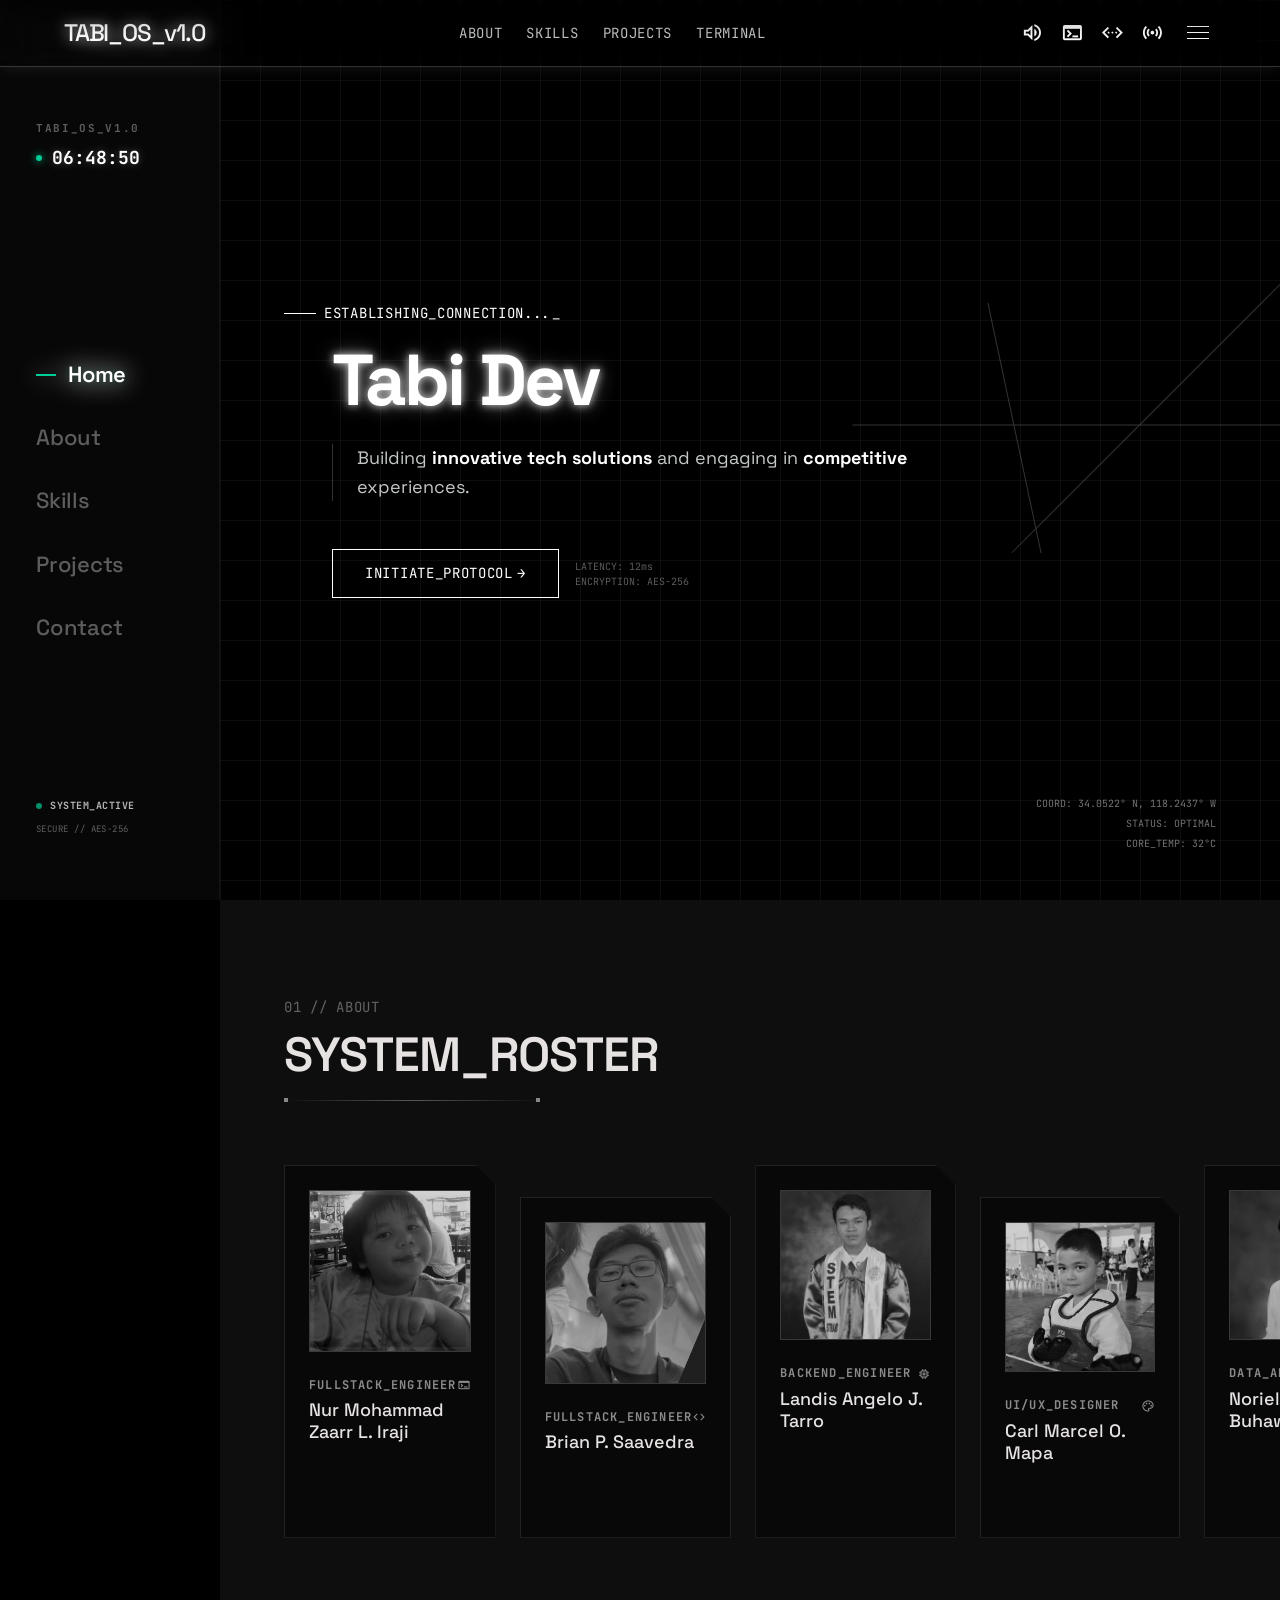
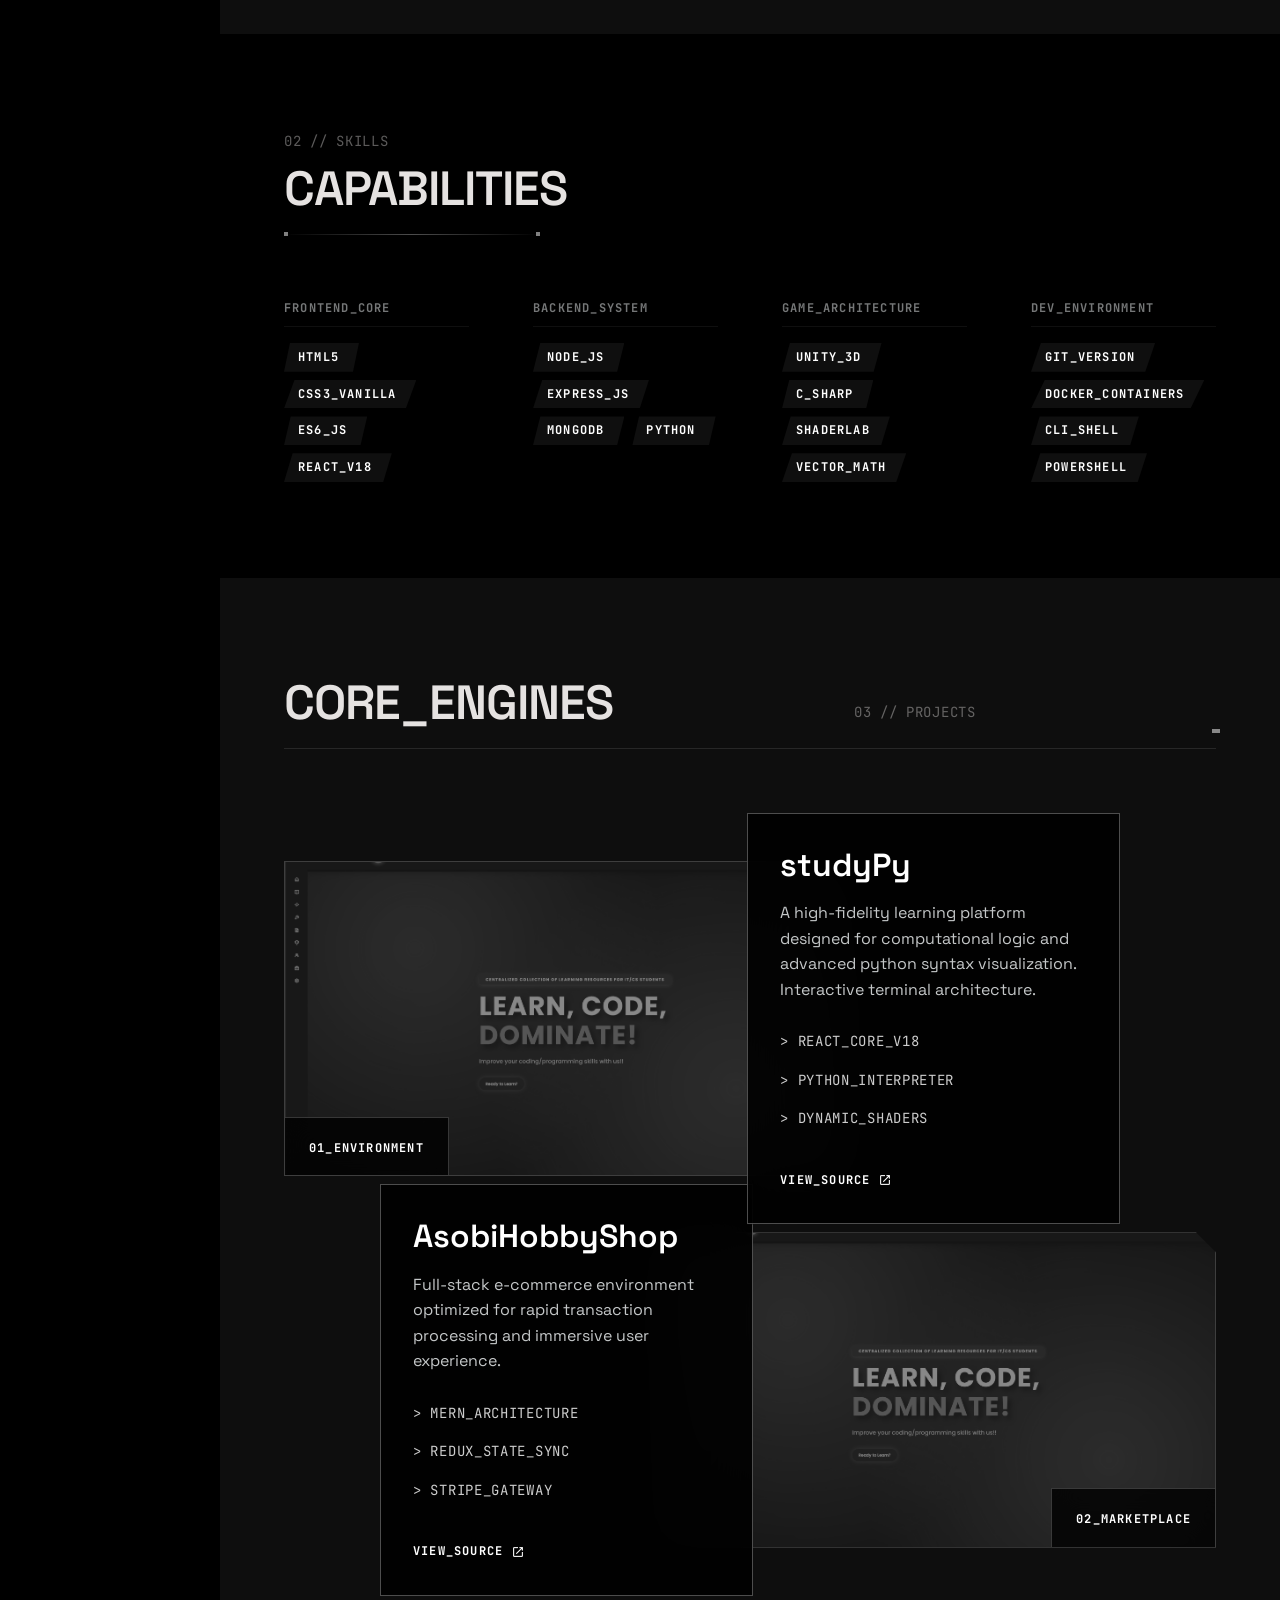
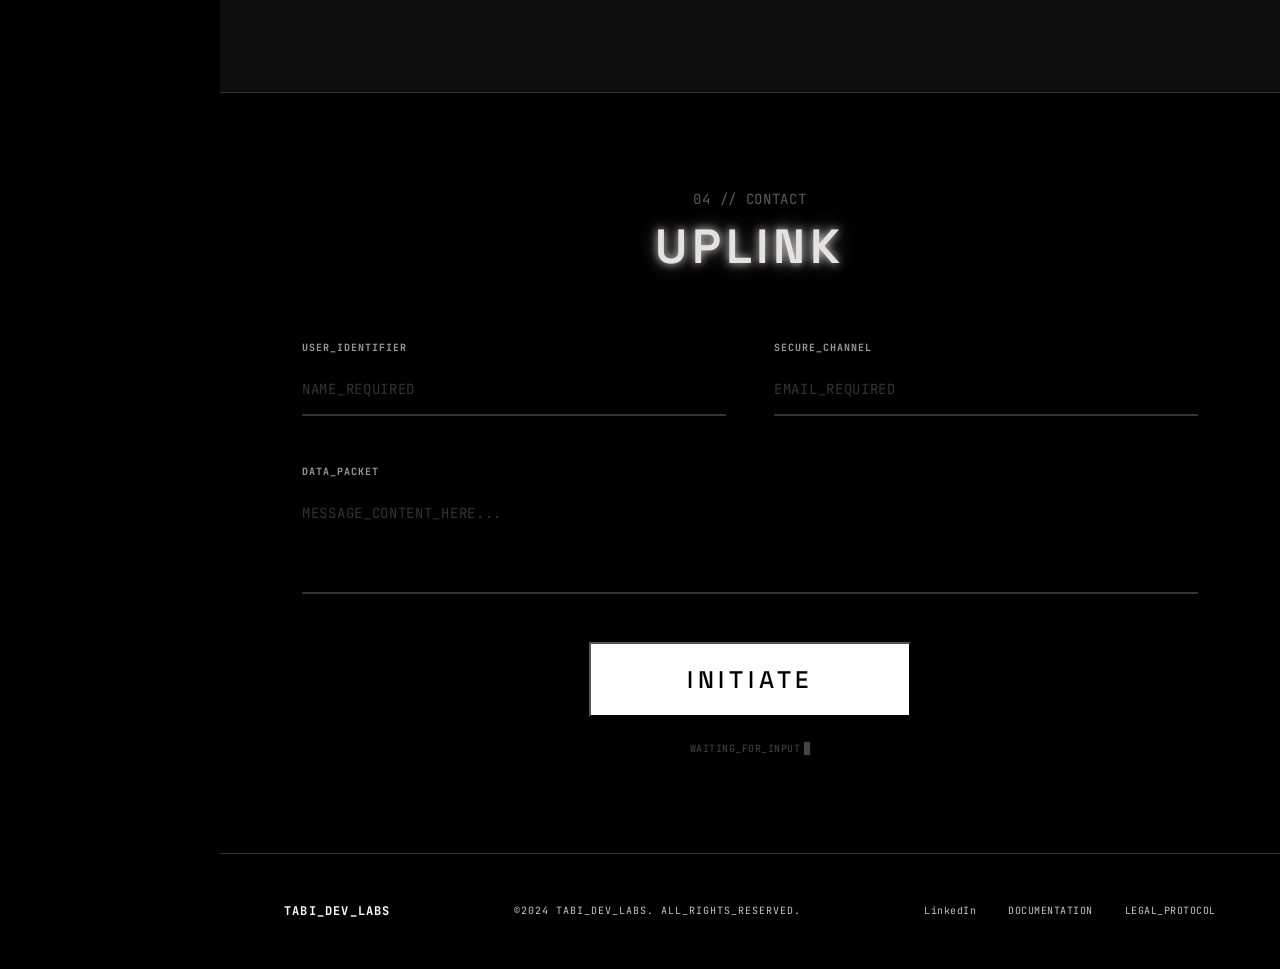
==== index.html @ a6620f2b "Push the entire codebase" ====
<!DOCTYPE html>
<html class="dark" lang="en">
<head>
  <meta charset="utf-8"/>
  <meta content="width=device-width, initial-scale=1.0" name="viewport"/>
  <title>TABI_OS_v1.0 | PORTFOLIO</title>
  <meta name="description" content="TABI_OS_v1.0 - Digital Portfolio & Command Center. High-fidelity web solutions and immersive game development."/>
  <meta property="og:title" content="TABI_OS_v1.0 | PORTFOLIO"/>
  <meta property="og:description" content="Digital Portfolio & Command Center. High-fidelity web solutions and immersive game development."/>
  <meta property="og:type" content="website"/>
  <meta property="og:image" content="screen.png"/>
  <link href="https://fonts.googleapis.com/css2?family=Space+Grotesk:wght@300;400;500;600;700&family=JetBrains+Mono:wght@400;700&display=swap" rel="stylesheet"/>
  <link href="https://fonts.googleapis.com/css2?family=Material+Symbols+Outlined:wght,FILL@100..700,0..1&display=swap" rel="stylesheet"/>
  <link rel="stylesheet" href="styles.css"/>
  <script type="module" src="main.js"></script>
</head>
<body>

<!-- TOP NAVIGATION BAR -->
<nav class="nav-bar" aria-label="Primary navigation">
  <div class="nav-logo">TABI_OS_v1.0</div>

  <div class="nav-links">
    <a class="nav-link" href="#team">ABOUT</a>
    <a class="nav-link" href="#capabilities">SKILLS</a>
    <a class="nav-link" href="#projects">PROJECTS</a>
    <a class="nav-link" href="#contact">TERMINAL</a>
  </div>

  <div class="nav-right">
    <div class="nav-icons">
      <span class="material-symbols-outlined nav-icon volume-toggle-btn" role="button" aria-label="Toggle Audio Feedback" tabindex="0">volume_up</span>
      <span class="material-symbols-outlined nav-icon toggle-console-btn" role="button" aria-label="Toggle System Console" tabindex="0">terminal</span>
      <span class="material-symbols-outlined nav-icon" role="img" aria-label="Network settings">settings_ethernet</span>
      <span class="material-symbols-outlined nav-icon" role="img" aria-label="Signal status">sensors</span>
    </div>
    <button class="nav-hamburger" aria-label="Toggle navigation menu" aria-expanded="false" aria-controls="mobile-nav">
      <span class="hamburger-line"></span>
      <span class="hamburger-line"></span>
      <span class="hamburger-line"></span>
    </button>
  </div>
</nav>

<!-- SIDE NAVIGATION BAR (Desktop Only) -->
<aside class="side-nav" aria-label="Section navigation">
  <!-- Live Timer / System Clock at the top -->
  <div class="side-nav-clock">
    <div class="clock-title">TABI_OS_v1.0</div>
    <div class="clock-time">
      <span class="clock-indicator"></span>
      <span id="system-clock">00:00:00</span>
    </div>
  </div>

  <nav class="side-nav-items">
    <a class="side-nav-item side-nav-item--active" href="#hero">Home</a>
    <a class="side-nav-item" href="#team">About</a>
    <a class="side-nav-item" href="#capabilities">Skills</a>
    <a class="side-nav-item" href="#projects">Projects</a>
    <a class="side-nav-item" href="#contact">Contact</a>
  </nav>

  <!-- Cyberpunk telemetry at the bottom -->
  <div class="side-nav-footer">
    <div class="side-nav-status-group">
      <span class="status-dot"></span>
      <span class="status-text">SYSTEM_ACTIVE</span>
    </div>
    <div class="side-nav-meta">
      <span class="side-nav-meta-text">SECURE // AES-256</span>
    </div>
  </div>
</aside>

<main class="site-main">

  <!-- HERO SECTION -->
  <section class="hero-section grid-lines" id="hero" aria-label="Introduction">
    <div class="hero-scanlines" aria-hidden="true"></div>

    <!-- Decorative diagonal lines -->
    <div class="hero-decorator" aria-hidden="true">
      <div class="hero-deco-line"></div>
      <div class="hero-deco-line"></div>
      <div class="hero-deco-line"></div>
    </div>

    <div class="hero-content" data-animate>
      <div class="hero-label">
        <span class="hero-label-line" aria-hidden="true"></span>
        <span class="underscore-blink">ESTABLISHING_CONNECTION...</span>
      </div>

      <h1 class="hero-title" id="hero-title" aria-label="Tabi Dev"></h1>

      <p class="hero-body">
        Building <strong>innovative tech solutions</strong> and engaging in <strong>competitive</strong> experiences</strong>.
      </p>

      <div class="hero-cta-row">
        <a class="hero-cta-btn" href="#contact">
          INITIATE_PROTOCOL
          <span class="hero-cta-arrow" aria-hidden="true">→</span>
        </a>
        <div class="hero-cta-meta" aria-hidden="true">
          LATENCY: 12ms<br/>ENCRYPTION: AES-256
        </div>
      </div>
    </div>

    <!-- Bottom-right coordinates -->
    <div class="hero-coords" aria-hidden="true">
      <div class="hero-coords-inner">
        <div>COORD: 34.0522° N, 118.2437° W</div>
        <div>STATUS: OPTIMAL</div>
        <div>CORE_TEMP: 32°C</div>
      </div>
    </div>

  </section>

  <!-- TEAM SECTION -->
  <section class="team-section" id="team" aria-label="Team">

    <div class="team-header" data-animate>
      <div class="team-counter" aria-hidden="true">01 // ABOUT</div>
      <h2 class="team-title">SYSTEM_ROSTER</h2>
      <div class="team-divider" aria-hidden="true"></div>
    </div>

    <div class="team-grid" data-animate-stagger>

      <!-- Member 1 -->
      <div class="team-member-wrap">
        <div class="team-member">
          <div class="team-member-photo">
            <img
              alt="Lead Developer"
              data-alt="A stark, high-contrast black and white portrait of a lead software architect in a minimalist tech-wear outfit. The person is looking directly at the camera with an intense, professional expression. Sharp directional lighting creates deep shadows and bright highlights, emphasizing a sense of technical authority and precision in a high-end digital environment."
              src="assets/meeko.jpg"
            />
            <div class="team-member-photo-border" aria-hidden="true"></div>
          </div>
          <div class="team-member__role-row">
            <span class="team-member__role">FULLSTACK_ENGINEER</span>
            <span class="material-symbols-outlined team-role-icon">terminal</span>
          </div>
          <div class="team-member__name">Nur Mohammad Zaarr L. Iraji</div>
          <div class="team-member__footer">
            <span class="team-member__id">ID: 001_TABI</span>
            <div class="team-member__socials">
              <a class="team-member__social-link" href="#" target="_blank" aria-label="LinkedIn">
                <svg xmlns="http://www.w3.org/2000/svg" viewBox="0 0 24 24" fill="currentColor" width="14" height="14" style="vertical-align: middle;">
                  <path d="M19 0h-14c-2.761 0-5 2.239-5 5v14c0 2.761 2.239 5 5 5h14c2.762 0 5-2.239 5-5v-14c0-2.761-2.238-5-5-5zm-11 19h-3v-11h3v11zm-1.5-12.268c-.966 0-1.75-.779-1.75-1.75s.784-1.75 1.75-1.75 1.75.779 1.75 1.75-.784 1.75-1.75 1.75zm13.5 12.268h-3v-5.604c0-3.368-4-3.113-4 0v5.604h-3v-11h3v1.765c1.396-2.586 7-2.777 7 2.476v6.759z"/>
                </svg>
              </a>
              <button class="team-member__more-btn" data-member-id="001_TABI">ACCESS_BIO</button>
            </div>
          </div>
        </div>
      </div>

      <!-- Member 2 -->
      <div class="team-member-wrap">
        <div class="team-member">
          <div class="team-member-photo">
            <img
              alt="MERN Stack Developer"
              data-alt="A monochromatic, high-fidelity close-up portrait of a MERN stack developer in a dark studio. The lighting is low-key, focusing on the sharp features and professional attire. The background is pure black, and the overall mood is technical, focused, and advanced, fitting the high-end Tabi Dev brand identity."
              src="assets/brian.jpg"
            />
          </div>
          <div class="team-member__role-row">
            <span class="team-member__role">FULLSTACK_ENGINEER</span>
            <span class="material-symbols-outlined team-role-icon">code</span>
          </div>
          <div class="team-member__name">Brian P. Saavedra</div>
          <div class="team-member__footer">
            <span class="team-member__id">ID: 002_TABI</span>
            <div class="team-member__socials">
              <a class="team-member__social-link" href="#" target="_blank" aria-label="LinkedIn">
                <svg xmlns="http://www.w3.org/2000/svg" viewBox="0 0 24 24" fill="currentColor" width="14" height="14" style="vertical-align: middle;">
                  <path d="M19 0h-14c-2.761 0-5 2.239-5 5v14c0 2.761 2.239 5 5 5h14c2.762 0 5-2.239 5-5v-14c0-2.761-2.238-5-5-5zm-11 19h-3v-11h3v11zm-1.5-12.268c-.966 0-1.75-.779-1.75-1.75s.784-1.75 1.75-1.75 1.75.779 1.75 1.75-.784 1.75-1.75 1.75zm13.5 12.268h-3v-5.604c0-3.368-4-3.113-4 0v5.604h-3v-11h3v1.765c1.396-2.586 7-2.777 7 2.476v6.759z"/>
                </svg>
              </a>
              <button class="team-member__more-btn" data-member-id="002_TABI">ACCESS_BIO</button>
            </div>
          </div>
        </div>
      </div>

      <!-- Member 3 -->
      <div class="team-member-wrap">
        <div class="team-member">
          <div class="team-member-photo">
            <img
              alt="Backend Engineer"
              data-alt="A dramatic black and white portrait of a backend engineer against a minimalist geometric background. The lighting is harsh and artistic, highlighting the profile of the person and creating a sophisticated, high-performance look. The aesthetic is clean, technical, and perfectly aligned with a luxury tech startup brand."
              src="assets/lance.jpg"
            />
          </div>
          <div class="team-member__role-row">
            <span class="team-member__role">BACKEND_ENGINEER</span>
            <span class="material-symbols-outlined team-role-icon">memory</span>
          </div>
          <div class="team-member__name">Landis Angelo J. Tarro</div>
          <div class="team-member__footer">
            <span class="team-member__id">ID: 003_TABI</span>
            <div class="team-member__socials">
              <a class="team-member__social-link" href="#" target="_blank" aria-label="LinkedIn">
                <svg xmlns="http://www.w3.org/2000/svg" viewBox="0 0 24 24" fill="currentColor" width="14" height="14" style="vertical-align: middle;">
                  <path d="M19 0h-14c-2.761 0-5 2.239-5 5v14c0 2.761 2.239 5 5 5h14c2.762 0 5-2.239 5-5v-14c0-2.761-2.238-5-5-5zm-11 19h-3v-11h3v11zm-1.5-12.268c-.966 0-1.75-.779-1.75-1.75s.784-1.75 1.75-1.75 1.75.779 1.75 1.75-.784 1.75-1.75 1.75zm13.5 12.268h-3v-5.604c0-3.368-4-3.113-4 0v5.604h-3v-11h3v1.765c1.396-2.586 7-2.777 7 2.476v6.759z"/>
                </svg>
              </a>
              <button class="team-member__more-btn" data-member-id="003_TABI">ACCESS_BIO</button>
            </div>
          </div>
        </div>
      </div>

      <!-- Member 4 -->
      <div class="team-member-wrap">
        <div class="team-member">
          <div class="team-member-photo">
            <img
              alt="Frontend / UI Designer"
              data-alt="A professional, monochromatic portrait of a UI/UX designer. The lighting is soft but high-contrast, illuminating the face while keeping the background in total darkness. The style is modern, sleek, and high-end, representing a focus on visual precision and user interface excellence."
              src="assets/carl.jpg"
            />
          </div>
          <div class="team-member__role-row">
            <span class="team-member__role">UI/UX_DESIGNER</span>
            <span class="material-symbols-outlined team-role-icon">palette</span>
          </div>
          <div class="team-member__name">Carl Marcel O. Mapa</div>
          <div class="team-member__footer">
            <span class="team-member__id">ID: 004_TABI</span>
            <div class="team-member__socials">
              <a class="team-member__social-link" href="#" target="_blank" aria-label="LinkedIn">
                <svg xmlns="http://www.w3.org/2000/svg" viewBox="0 0 24 24" fill="currentColor" width="14" height="14" style="vertical-align: middle;">
                  <path d="M19 0h-14c-2.761 0-5 2.239-5 5v14c0 2.761 2.239 5 5 5h14c2.762 0 5-2.239 5-5v-14c0-2.761-2.238-5-5-5zm-11 19h-3v-11h3v11zm-1.5-12.268c-.966 0-1.75-.779-1.75-1.75s.784-1.75 1.75-1.75 1.75.779 1.75 1.75-.784 1.75-1.75 1.75zm13.5 12.268h-3v-5.604c0-3.368-4-3.113-4 0v5.604h-3v-11h3v1.765c1.396-2.586 7-2.777 7 2.476v6.759z"/>
                </svg>
              </a>
              <button class="team-member__more-btn" data-member-id="004_TABI">ACCESS_BIO</button>
            </div>
          </div>
        </div>
      </div>

      <!-- Member 5 -->
      <div class="team-member-wrap">
        <div class="team-member">
          <div class="team-member-photo">
            <img
              alt="Game Designer"
              data-alt="A stylized black and white portrait of a game designer. The image is high-contrast with glowing reflections in the eyes, suggesting a digital interface just out of frame. The mood is creative yet technical, embodying the spirit of high-end game development at Tabi Dev Labs."
              src="assets/nori.jpg"
            />
          </div>
          <div class="team-member__role-row">
            <span class="team-member__role">DATA_ANALYST</span>
            <span class="material-symbols-outlined team-role-icon">query_stats</span>
          </div>
          <div class="team-member__name">Norielle John Buhawe</div>
          <div class="team-member__footer">
            <span class="team-member__id">ID: 005_TABI</span>
            <div class="team-member__socials">
              <a class="team-member__social-link" href="#" target="_blank" aria-label="LinkedIn">
                <svg xmlns="http://www.w3.org/2000/svg" viewBox="0 0 24 24" fill="currentColor" width="14" height="14" style="vertical-align: middle;">
                  <path d="M19 0h-14c-2.761 0-5 2.239-5 5v14c0 2.761 2.239 5 5 5h14c2.762 0 5-2.239 5-5v-14c0-2.761-2.238-5-5-5zm-11 19h-3v-11h3v11zm-1.5-12.268c-.966 0-1.75-.779-1.75-1.75s.784-1.75 1.75-1.75 1.75.779 1.75 1.75-.784 1.75-1.75 1.75zm13.5 12.268h-3v-5.604c0-3.368-4-3.113-4 0v5.604h-3v-11h3v1.765c1.396-2.586 7-2.777 7 2.476v6.759z"/>
                </svg>
              </a>
              <button class="team-member__more-btn" data-member-id="005_TABI">ACCESS_BIO</button>
            </div>
          </div>
        </div>
      </div>

    </div>
  </section>

  <!-- CAPABILITIES SECTION -->
  <section class="capabilities-section" id="capabilities" aria-label="Capabilities" data-animate>
    <div class="capabilities-header">
      <div class="capabilities-counter" aria-hidden="true">02 // SKILLS</div>
      <h2 class="capabilities-title">CAPABILITIES</h2>
      <div class="capabilities-divider" aria-hidden="true"></div>
    </div>

    <div class="capabilities-grid" data-animate-stagger>
      <!-- Frontend Core -->
      <div class="skill-group">
        <div class="skill-group-label">FRONTEND_CORE</div>
        <div class="skill-badges">
          <span class="skill-badge">HTML5</span>
          <span class="skill-badge">CSS3_VANILLA</span>
          <span class="skill-badge">ES6_JS</span>
          <span class="skill-badge">REACT_V18</span>
        </div>
      </div>

      <!-- Backend System -->
      <div class="skill-group">
        <div class="skill-group-label">BACKEND_SYSTEM</div>
        <div class="skill-badges">
          <span class="skill-badge">NODE_JS</span>
          <span class="skill-badge">EXPRESS_JS</span>
          <span class="skill-badge">MONGODB</span>
          <span class="skill-badge">PYTHON</span>
        </div>
      </div>

      <!-- Game Architecture -->
      <div class="skill-group">
        <div class="skill-group-label">GAME_ARCHITECTURE</div>
        <div class="skill-badges">
          <span class="skill-badge">UNITY_3D</span>
          <span class="skill-badge">C_SHARP</span>
          <span class="skill-badge">SHADERLAB</span>
          <span class="skill-badge">VECTOR_MATH</span>
        </div>
      </div>

      <!-- Dev Environment -->
      <div class="skill-group">
        <div class="skill-group-label">DEV_ENVIRONMENT</div>
        <div class="skill-badges">
          <span class="skill-badge">GIT_VERSION</span>
          <span class="skill-badge">DOCKER_CONTAINERS</span>
          <span class="skill-badge">CLI_SHELL</span>
          <span class="skill-badge">POWERSHELL</span>
        </div>
      </div>
    </div>
  </section>

  <!-- PROJECTS SECTION -->
  <section class="projects-section" id="projects" aria-label="Projects">

    <div class="projects-header" data-animate>
      <h2 class="projects-title">CORE_ENGINES</h2>
      <div class="projects-counter" aria-hidden="true">03 // PROJECTS</div>
      <div class="projects-divider-line tech-line-h" aria-hidden="true"></div>
    </div>

    <div class="project-pair">

      <!-- Project 1: studyPy -->
      <div class="project-row" data-animate>
        <div class="project-image-wrap">
          <div class="project-image-overlay" aria-hidden="true"></div>
          <img
            alt="studyPy Project"
            class="project-img"
            data-alt="A professional, monochromatic image of a clean, high-tech computer terminal screen displaying complex python code structures. The lighting is cold and clinical, with sharp white highlights reflecting off dark polished glass surfaces. The aesthetic is strictly black and white, minimal, and high-performance, representing a learning environment for advanced software engineering."
            src="assets/studypy.png"
          />
          <div class="project-image-tag project-image-tag--left">
            <span class="project-image-tag-text">01_ENVIRONMENT</span>
          </div>
        </div>

        <div class="project-card">
          <h3 class="project-card__title">studyPy</h3>
          <p class="project-card__body">
            A high-fidelity learning platform designed for computational logic and advanced python syntax visualization. Interactive terminal architecture.
          </p>
          <ul class="project-card__stack" aria-label="Technologies">
            <li>&gt; REACT_CORE_V18</li>
            <li>&gt; PYTHON_INTERPRETER</li>
            <li>&gt; DYNAMIC_SHADERS</li>
          </ul>
          <a class="project-card__link" href="#">
            VIEW_SOURCE
            <span class="material-symbols-outlined" style="font-size: 14px;" aria-hidden="true">open_in_new</span>
          </a>
        </div>
      </div>

      <!-- Project 2: AsobiHobbyShop -->
      <div class="project-row project-row--reverse" data-animate>
        <div class="project-image-wrap">
          <div class="project-image-overlay" aria-hidden="true"></div>
          <img
            alt="AsobiHobbyShop Project"
            class="project-img"
            data-alt="A cinematic, black and white overhead shot of a futuristic retail environment filled with mechanical hobbyist components and glowing tech interfaces. The scene is illuminated by sharp, localized spotlights creating dramatic shadows. The aesthetic is monochromatic and industrial, emphasizing a full-stack digital marketplace experience for high-end gaming hardware."
            src="assets/studypy.png"
          />
          <div class="project-image-tag project-image-tag--right">
            <span class="project-image-tag-text">02_MARKETPLACE</span>
          </div>
        </div>

        <div class="project-card">
          <h3 class="project-card__title">AsobiHobbyShop</h3>
          <p class="project-card__body">
            Full-stack e-commerce environment optimized for rapid transaction processing and immersive user experience.
          </p>
          <ul class="project-card__stack" aria-label="Technologies">
            <li>&gt; MERN_ARCHITECTURE</li>
            <li>&gt; REDUX_STATE_SYNC</li>
            <li>&gt; STRIPE_GATEWAY</li>
          </ul>
          <a class="project-card__link" href="#">
            VIEW_SOURCE
            <span class="material-symbols-outlined" style="font-size: 14px;" aria-hidden="true">open_in_new</span>
          </a>
        </div>
      </div>

    </div>
  </section>

  <!-- CONTACT SECTION -->
  <section class="contact-section" id="contact" aria-label="Contact">
    <div class="contact-top-border" aria-hidden="true"></div>

    <div class="contact-inner" data-animate>
      <div class="contact-header">
        <div class="contact-counter" aria-hidden="true">04 // CONTACT</div>
        <h2 class="contact-title">UPLINK</h2>
      </div>

      <form class="contact-form" action="https://formspree.io/f/mqeovpay" method="POST" novalidate>
        <div class="form-row">
          <div class="form-field">
            <label class="form-label" for="user-name">USER_IDENTIFIER</label>
            <input
              class="form-input"
              id="user-name"
              name="name"
              placeholder="NAME_REQUIRED"
              type="text"
              autocomplete="name"
            />
          </div>
          <div class="form-field">
            <label class="form-label" for="user-email">SECURE_CHANNEL</label>
            <input
              class="form-input"
              id="user-email"
              name="email"
              placeholder="EMAIL_REQUIRED"
              type="email"
              autocomplete="email"
            />
          </div>
        </div>

        <div class="form-field">
          <label class="form-label" for="user-message">DATA_PACKET</label>
          <textarea
            class="form-textarea"
            id="user-message"
            name="message"
            placeholder="MESSAGE_CONTENT_HERE..."
            rows="4"
          ></textarea>
        </div>

        <div class="form-submit-wrap">
          <button class="submit-btn" type="submit">
            <span class="submit-btn-text">INITIATE</span>
            <div class="submit-btn-overlay" aria-hidden="true"></div>
          </button>
          <div class="form-status cursor-blink" aria-live="polite">WAITING_FOR_INPUT</div>
        </div>
      </form>
    </div>
  </section>

  <!-- FOOTER -->
  <footer class="site-footer">
    <div class="footer-brand">TABI_DEV_LABS</div>
    <div class="footer-copy">©2024 TABI_DEV_LABS. ALL_RIGHTS_RESERVED.</div>
    <nav class="footer-links" aria-label="Footer links">
      <a class="footer-link" href="#">LinkedIn</a>
      <a class="footer-link" href="#">DOCUMENTATION</a>
      <a class="footer-link" href="#">LEGAL_PROTOCOL</a>
    </nav>
  </footer>

</main>

<!-- MOBILE NAVIGATION OVERLAY -->
<div class="mobile-nav-overlay" id="mobile-nav" aria-hidden="true" role="dialog" aria-modal="true" aria-label="Navigation menu">
  <button class="mobile-nav-close" aria-label="Close navigation menu">✕</button>
  <nav class="mobile-nav-links">
    <a class="mobile-nav-link" href="#hero">HOME</a>
    <a class="mobile-nav-link" href="#team">ABOUT</a>
    <a class="mobile-nav-link" href="#capabilities">SKILLS</a>
    <a class="mobile-nav-link" href="#projects">PROJECTS</a>
    <a class="mobile-nav-link" href="#contact">CONTACT</a>
    <a class="mobile-nav-link toggle-console-btn" href="#">CLI_CONSOLE</a>
  </nav>
  <div class="mobile-nav-footer">SYSTEM_SECURE_v1.0</div>
</div>

<!-- SYSTEM CONSOLE / CLI DRAWER -->
<div class="cli-drawer" id="cli-console" aria-hidden="true" role="dialog" aria-label="System Console">
  <div class="cli-header">
    <div class="cli-title">
      <span class="material-symbols-outlined" style="font-size: 14px; color: #ffffff;">terminal</span>
      TABI_CLI_v1.0
    </div>
    <div class="cli-header-actions">
      <span class="cli-hint">PRESS ` [BACKTICK] TO TOGGLE</span>
      <button class="cli-close-btn" aria-label="Close Console">✕</button>
    </div>
  </div>
  <div class="cli-output" id="cli-output-log"></div>
  <form class="cli-input-form">
    <span class="cli-prompt">TABI_OS:&gt;</span>
    <input type="text" class="cli-input" id="cli-command-input" autocomplete="off" />
  </form>
</div>

<!-- BIO DETAILS MODAL -->
<div class="bio-modal" id="bio-modal" aria-hidden="true" role="dialog" aria-modal="true" aria-label="Developer Profile">
  <div class="bio-modal-content">
    <div class="bio-modal-header">
      <div class="bio-modal-title" id="bio-modal-title">BIO_TELEMETRY // ID: 001_TABI</div>
      <button class="bio-modal-close" id="bio-modal-close-btn" aria-label="Close Profile">✕</button>
    </div>
    <div class="bio-modal-body">
      <div class="bio-modal-row">
        <span class="label">IDENTIFIER</span>
        <span class="value" id="bio-val-name">Nur Mohammad Zaarr L. Iraji</span>
      </div>
      <div class="bio-modal-row">
        <span class="label">ROLE_ASSIGNMENT</span>
        <span class="value" id="bio-val-role" style="color: #00cc96;">FULLSTACK_ENGINEER</span>
      </div>
      <div class="bio-modal-row">
        <span class="label">CORE_DESCRIPTION</span>
        <div class="bio-modal-description" id="bio-val-desc">
          Specialized in structuring high-performance architectures, complex backend logic, and scalable full-stack web platforms. Core developer of TABI_OS.
        </div>
      </div>
      <div class="bio-modal-row">
        <span class="label">SECURE_COMM_CHANNELS</span>
        <div class="bio-modal-links">
          <a class="bio-link" id="bio-link-github" href="#" target="_blank">
            <span class="material-symbols-outlined" style="font-size: 14px; vertical-align: middle;">code</span>
            GITHUB
          </a>
          <a class="bio-link" id="bio-link-linkedin" href="#" target="_blank">
            <svg xmlns="http://www.w3.org/2000/svg" viewBox="0 0 24 24" fill="currentColor" width="12" height="12" style="vertical-align: middle; margin-right: 2px;">
              <path d="M19 0h-14c-2.761 0-5 2.239-5 5v14c0 2.761 2.239 5 5 5h14c2.762 0 5-2.239 5-5v-14c0-2.761-2.238-5-5-5zm-11 19h-3v-11h3v11zm-1.5-12.268c-.966 0-1.75-.779-1.75-1.75s.784-1.75 1.75-1.75 1.75.779 1.75 1.75-.784 1.75-1.75 1.75zm13.5 12.268h-3v-5.604c0-3.368-4-3.113-4 0v5.604h-3v-11h3v1.765c1.396-2.586 7-2.777 7 2.476v6.759z"/>
            </svg>
            LINKEDIN
          </a>
          <a class="bio-link" id="bio-link-gmail" href="#">
            <span class="material-symbols-outlined" style="font-size: 14px; vertical-align: middle;">mail</span>
            GMAIL
          </a>
        </div>
      </div>
      <div style="font-family: var(--font-mono); font-size: 11px; opacity: 0.3; margin-top: 24px;" class="cursor-blink">
        UPLINK_SECURE_ONLINE
      </div>
    </div>
  </div>
</div>

<!-- PROJECT DETAILS MODAL -->
<div class="project-modal" id="project-modal" aria-hidden="true" role="dialog" aria-modal="true" aria-label="Project Details">
  <div class="project-modal-content">
    <div class="project-modal-header">
      <div class="project-modal-title" id="project-modal-title">PROJECT_INTEGRITY // ENGINE_01</div>
      <button class="project-modal-close" id="project-modal-close-btn" aria-label="Close Project Details">✕</button>
    </div>
    <div class="project-modal-body">
      <div class="project-modal-row">
        <span class="label">PROJECT_NAME</span>
        <span class="value" id="project-val-name">studyPy</span>
      </div>
      <div class="project-modal-row">
        <span class="label">TECHNOLOGY_STACK</span>
        <span class="value" id="project-val-tech" style="font-size: 14px; font-family: var(--font-mono); color: #00cc96;">REACT_CORE_V18, PYTHON_INTERPRETER, DYNAMIC_SHADERS</span>
      </div>
      <div class="project-modal-row">
        <span class="label">CONTRIBUTORS</span>
        <span class="value" id="project-val-contributors" style="font-size: 14px; font-family: var(--font-display);">Nur Mohammad Zaarr L. Iraji, Carl Marcel O. Mapa</span>
      </div>
      <div class="project-modal-row">
        <span class="label">PROJECT_DESCRIPTION</span>
        <div class="project-modal-description" id="project-val-desc">
          A high-fidelity computational learning environment developed to visualize Python data structures, execution pipelines, and lexical tokenization.
        </div>
      </div>
      <div class="project-modal-row">
        <span class="label">DEPLOYS_&amp;_SOURCE</span>
        <div class="project-modal-links">
          <a class="project-link" id="project-link-website" href="#" target="_blank">
            <span class="material-symbols-outlined" style="font-size: 14px; vertical-align: middle;">language</span>
            LIVE_WEBSITE
          </a>
          <a class="project-link" id="project-link-github" href="#" target="_blank">
            <span class="material-symbols-outlined" style="font-size: 14px; vertical-align: middle;">code</span>
            GITHUB_REPO
          </a>
        </div>
      </div>
      <div style="font-family: var(--font-mono); font-size: 11px; opacity: 0.3; margin-top: 24px;" class="cursor-blink">
        TELEMETRY_LOG_OPTIMAL
      </div>
    </div>
  </div>
</div>

</body>
</html>
---- styles.css ----
/* --- Design Tokens (:root) --------------------------------- */
:root {
  --color-background:                  #000000;
  --color-surface:                     #141313;
  --color-surface-dim:                 #141313;
  --color-surface-bright:              #3a3939;
  --color-surface-container:           #201f1f;
  --color-surface-container-high:      #2a2a2a;
  --color-surface-container-highest:   #353434;
  --color-surface-container-low:       #1c1b1b;
  --color-surface-container-lowest:    #0e0e0e;
  --color-surface-variant:             #353434;
  --color-surface-tint:                #c6c6c7;
  --color-primary:                     #ffffff;
  --color-primary-fixed:               #e2e2e2;
  --color-primary-fixed-dim:           #c6c6c7;
  --color-primary-container:           #e2e2e2;
  --color-inverse-primary:             #5d5f5f;
  --color-on-primary:                  #2f3131;
  --color-on-primary-fixed:            #1a1c1c;
  --color-on-primary-fixed-variant:    #454747;
  --color-on-primary-container:        #636565;
  --color-secondary:                   #c6c6c6;
  --color-secondary-fixed:             #e2e2e2;
  --color-secondary-fixed-dim:         #c6c6c6;
  --color-secondary-container:         #474747;
  --color-on-secondary:                #303030;
  --color-on-secondary-fixed:          #1b1b1b;
  --color-on-secondary-fixed-variant:  #474747;
  --color-on-secondary-container:      #b5b5b5;
  --color-tertiary:                    #ffffff;
  --color-tertiary-fixed:              #e2e2e2;
  --color-tertiary-fixed-dim:          #c6c6c7;
  --color-tertiary-container:          #e2e2e2;
  --color-on-tertiary:                 #2f3131;
  --color-on-tertiary-fixed:           #1a1c1c;
  --color-on-tertiary-fixed-variant:   #454747;
  --color-on-tertiary-container:       #636565;
  --color-on-background:               #e5e2e1;
  --color-on-surface:                  #e5e2e1;
  --color-on-surface-variant:          #c4c7c8;
  --color-inverse-surface:             #e5e2e1;
  --color-inverse-on-surface:          #313030;
  --color-outline:                     #ffffff;
  --color-outline-variant:             #444748;
  --color-error:                       #ffb4ab;
  --color-error-container:             #93000a;
  --color-on-error:                    #690005;
  --color-on-error-container:          #ffdad6;

  /* Spacing */
  --spacing-unit:            4px;
  --spacing-margin-mobile:   16px;
  --spacing-margin-desktop:  64px;
  --spacing-gutter:          24px;
  --spacing-container-max:   1440px;

  /* Typography — families */
  --font-display:  'Space Grotesk', sans-serif;
  --font-mono:     'JetBrains Mono', monospace;

  /* Typography — display-lg */
  --fs-display-lg:  72px;
  --lh-display-lg:  1.1;
  --ls-display-lg:  -0.04em;
  --fw-display-lg:  700;

  /* Typography — headline-lg */
  --fs-headline-lg:  48px;
  --lh-headline-lg:  1.2;
  --ls-headline-lg:  -0.02em;
  --fw-headline-lg:  600;

  /* Typography — headline-md */
  --fs-headline-md:  32px;
  --lh-headline-md:  1.2;
  --fw-headline-md:  600;

  /* Typography — headline-sm */
  --fs-headline-sm:  24px;
  --lh-headline-sm:  1.4;
  --fw-headline-sm:  500;

  /* Typography — body-lg */
  --fs-body-lg:  18px;
  --lh-body-lg:  1.6;
  --fw-body-lg:  400;

  /* Typography — body-md */
  --fs-body-md:  16px;
  --lh-body-md:  1.6;
  --fw-body-md:  400;

  /* Typography — terminal-sm */
  --fs-terminal-sm:  14px;
  --lh-terminal-sm:  1.5;
  --ls-terminal-sm:  0.05em;
  --fw-terminal-sm:  400;

  /* Typography — label-caps */
  --fs-label-caps:  12px;
  --lh-label-caps:  1;
  --ls-label-caps:  0.1em;
  --fw-label-caps:  700;
}

/* --- Base Reset -------------------------------------------- */

*, *::before, *::after {
  box-sizing: border-box;
  margin: 0;
  padding: 0;
}

html {
  scroll-behavior: smooth;
}

body {
  font-family: var(--font-display);
  font-size: var(--fs-body-md);
  line-height: var(--lh-body-md);
  font-weight: var(--fw-body-md);
  background-color: var(--color-background);
  color: var(--color-on-surface);
  overflow-x: hidden;
  -webkit-font-smoothing: antialiased;
  -moz-osx-font-smoothing: grayscale;
  scrollbar-width: thin;
  scrollbar-color: #ffffff #000000;
}

a {
  text-decoration: none;
  color: inherit;
}

ul {
  list-style: none;
}

img {
  display: block;
  max-width: 100%;
}

button {
  cursor: pointer;
  background: none;
  font-family: inherit;
}

/* --- Special Effect Utility Classes ------------------------ */

.glow-intense {
  box-shadow: 0 0 4px #FFFFFF, 0 0 12px rgba(255,255,255,0.6), 0 0 32px rgba(255,255,255,0.2);
}

.text-glow {
  text-shadow: 0 0 8px rgba(255,255,255,0.8), 0 0 20px rgba(255,255,255,0.4);
}

.chamfer-card {
  clip-path: polygon(0 0, calc(100% - 20px) 0, 100% 20px, 100% 100%, 0 100%);
}

.slanted-poly {
  clip-path: polygon(10% 0, 100% 0, 90% 100%, 0 100%);
}

.grid-lines {
  background-image:
    linear-gradient(to right,  rgba(255,255,255,0.05) 1px, transparent 1px),
    linear-gradient(to bottom, rgba(255,255,255,0.05) 1px, transparent 1px);
  background-size: 40px 40px;
}

.tech-line-h {
  position: relative;
  height: 1px;
  background: linear-gradient(90deg, transparent, rgba(255,255,255,0.3), transparent);
}

.tech-line-v {
  width: 1px;
  background: linear-gradient(180deg, transparent, rgba(255,255,255,0.3), transparent);
}

.mask-gradient {
  -webkit-mask-image: linear-gradient(to bottom, black 80%, transparent 100%);
  mask-image:         linear-gradient(to bottom, black 80%, transparent 100%);
}

/* Cursor / Typing Animations — verbatim */
@keyframes blink {
  0%, 100% { opacity: 1; }
  50%       { opacity: 0; }
}

.cursor-blink::after {
  content: '█';
  animation: blink 1s infinite;
  margin-left: 4px;
}

.underscore-blink::after {
  content: '_';
  animation: blink 0.8s infinite;
  margin-left: 2px;
}

/* --- Top Navigation Bar ------------------------------------ */

.nav-bar {
  position: fixed;
  top: 0;
  left: 0;
  width: 100%;
  z-index: 50;
  display: flex;
  justify-content: space-between;
  align-items: center;
  padding: 16px 24px;
  border-bottom: 1px solid rgba(255,255,255,0.2);
  backdrop-filter: blur(24px);
  -webkit-backdrop-filter: blur(24px);
  box-shadow: 0 0 15px rgba(255,255,255,0.1);
}

.nav-logo {
  font-family: var(--font-display);
  font-size: var(--fs-headline-sm);
  font-weight: var(--fw-headline-sm);
  line-height: var(--lh-headline-sm);
  letter-spacing: -0.05em;
  color: var(--color-primary);
  filter: drop-shadow(0 0 8px rgba(255,255,255,0.8));
}

.nav-links {
  display: none;
  gap: var(--spacing-gutter);
  align-items: center;
}

.nav-link {
  font-family: var(--font-mono);
  font-size: var(--fs-terminal-sm);
  letter-spacing: var(--ls-terminal-sm);
  color: var(--color-on-surface-variant);
  transition: color 0.15s ease, filter 0.15s ease;
}

.nav-link:hover {
  color: var(--color-primary);
  filter: drop-shadow(0 0 12px rgba(255,255,255,1));
}

.nav-icons {
  display: none;
  gap: 16px;
  align-items: center;
}

.nav-icon {
  color: var(--color-primary);
  cursor: pointer;
  transform: scale(0.95);
  transition: transform 0.15s ease, opacity 0.15s ease;
}

.nav-icon:active {
  opacity: 0.8;
}

/* --- Side Navigation Bar (Desktop Only) -------------------- */

.side-nav {
  display: none;
  position: fixed;
  left: 0;
  top: 0;
  height: 100%;
  width: 220px;
  z-index: 40;
  flex-direction: column;
  justify-content: space-between;
  padding-top: 120px;
  padding-bottom: 64px;
  border-right: 1px solid rgba(255, 255, 255, 0.05);
  backdrop-filter: blur(24px);
  -webkit-backdrop-filter: blur(24px);
  background-color: rgba(8, 8, 8, 0.95);
  overflow: hidden;
}

.side-nav-clock {
  padding: 0 36px;
  margin-bottom: 32px;
}

.side-nav-clock .clock-title {
  font-family: var(--font-mono);
  font-size: 11px;
  font-weight: 700;
  letter-spacing: 0.15em;
  color: rgba(255, 255, 255, 0.35);
  text-transform: uppercase;
  margin-bottom: 6px;
}

.side-nav-clock .clock-time {
  font-family: var(--font-mono);
  font-size: 18px;
  font-weight: 700;
  color: #ffffff;
  display: flex;
  align-items: center;
  gap: 10px;
  text-shadow: 0 0 10px rgba(255, 255, 255, 0.3);
}

.side-nav-clock .clock-indicator {
  display: inline-block;
  width: 6px;
  height: 6px;
  border-radius: 50%;
  background-color: #00cc96;
  box-shadow: 0 0 8px #00cc96;
  animation: clockPulse 2s infinite ease-in-out;
}

@keyframes clockPulse {
  0% {
    transform: scale(0.9);
    opacity: 0.5;
    box-shadow: 0 0 4px rgba(0, 204, 150, 0.5);
  }
  50% {
    transform: scale(1.25);
    opacity: 1;
    box-shadow: 0 0 12px rgba(0, 204, 150, 0.9);
  }
  100% {
    transform: scale(0.9);
    opacity: 0.5;
    box-shadow: 0 0 4px rgba(0, 204, 150, 0.5);
  }
}

.side-nav-items {
  flex: 1;
  display: flex;
  flex-direction: column;
  justify-content: center;
  gap: 28px;
  padding-left: 36px;
}

.side-nav-item {
  display: flex;
  align-items: center;
  color: rgba(255, 255, 255, 0.35);
  font-family: var(--font-display);
  font-size: 22px;
  font-weight: 500;
  letter-spacing: -0.01em;
  transition: color 300ms cubic-bezier(0.16, 1, 0.3, 1);
  position: relative;
  white-space: nowrap;
}

.side-nav-item::before {
  content: '';
  display: inline-block;
  width: 0;
  height: 2px;
  background-color: #00cc96;
  margin-right: 0;
  transition: width 300ms cubic-bezier(0.16, 1, 0.3, 1), margin-right 300ms cubic-bezier(0.16, 1, 0.3, 1), background-color 300ms ease;
}

.side-nav-item:hover {
  color: rgba(255, 255, 255, 0.9);
}

.side-nav-item:not(.side-nav-item--active):hover::before {
  width: 10px;
  margin-right: 8px;
  background-color: rgba(255, 255, 255, 0.5);
}

.side-nav-item--active {
  color: #00cc96 !important;
  opacity: 1 !important;
  font-weight: 600;
  text-shadow: 0 0 10px rgba(0, 204, 150, 0.2);
}

.side-nav-item--active::before {
  width: 20px;
  margin-right: 12px;
  background-color: #00cc96;
}

.side-nav-footer {
  padding: 0 36px;
  display: flex;
  flex-direction: column;
  gap: 8px;
}

.side-nav-status-group {
  display: flex;
  align-items: center;
  gap: 8px;
}

.side-nav-status-group .status-dot {
  width: 6px;
  height: 6px;
  border-radius: 50%;
  background-color: #00cc96;
  opacity: 0.7;
}

.side-nav-status-group .status-text {
  font-family: var(--font-mono);
  font-size: 10px;
  font-weight: 700;
  letter-spacing: 0.05em;
  color: rgba(255, 255, 255, 0.7);
}

.side-nav-meta {
  display: flex;
  align-items: center;
  opacity: 0.35;
}

.side-nav-meta-text {
  font-family: var(--font-mono);
  font-size: 9px;
  letter-spacing: 0.05em;
  color: #ffffff;
}

.site-main {
  position: relative;
  z-index: 10;
}

/* --- Hero Section ------------------------------------------ */

.hero-section {
  position: relative;
  min-height: 100vh;
  display: flex;
  flex-direction: column;
  justify-content: center;
  padding: 0 24px;
}

.hero-decorator {
  position: absolute;
  top: 0;
  right: 0;
  width: 50%;
  height: 100%;
  opacity: 0.2;
  pointer-events: none;
}

.hero-deco-line {
  position: absolute;
  width: 1px;
  background-color: #ffffff;
}

.hero-deco-line:nth-child(1) {
  top: 25%;
  right: 25%;
  height: 384px;
  transform: rotate(45deg);
}

.hero-deco-line:nth-child(2) {
  top: 33.333%;
  right: 50%;
  height: 256px;
  transform: rotate(-12deg);
}

.hero-deco-line:nth-child(3) {
  bottom: 25%;
  right: 33.333%;
  height: 500px;
  transform: rotate(90deg);
}

.hero-content {
  max-width: 896px;
  position: relative;
  z-index: 1;
}

.hero-label {
  font-family: var(--font-mono);
  font-size: var(--fs-terminal-sm);
  letter-spacing: var(--ls-terminal-sm);
  color: var(--color-primary);
  margin-bottom: 16px;
  display: flex;
  align-items: center;
  gap: 8px;
}

.hero-label-line {
  display: inline-block;
  width: 32px;
  height: 1px;
  background-color: #ffffff;
  flex-shrink: 0;
}

.hero-title {
  font-family: var(--font-display);
  font-size: var(--fs-display-lg);
  font-weight: var(--fw-display-lg);
  line-height: var(--lh-display-lg);
  letter-spacing: var(--ls-display-lg);
  color: #ffffff;
  margin-bottom: 24px;
  min-height: 1em;
  text-shadow: 0 0 8px rgba(255,255,255,0.8), 0 0 20px rgba(255,255,255,0.4);
  animation: crt-flicker 10s infinite;
}

.hero-body {
  font-family: var(--font-display);
  font-size: var(--fs-body-lg);
  font-weight: var(--fw-body-lg);
  line-height: var(--lh-body-lg);
  color: var(--color-on-surface-variant);
  max-width: 576px;
  border-left: 1px solid rgba(255,255,255,0.2);
  padding-left: 24px;
}

.hero-body strong {
  color: #ffffff;
  font-weight: 700;
}

.hero-cta-row {
  margin-top: 48px;
  display: flex;
  align-items: center;
  gap: 16px;
}

.hero-cta-btn {
  padding: 12px 32px;
  background-color: transparent;
  border: 1px solid #ffffff;
  color: #ffffff;
  font-family: var(--font-mono);
  font-size: var(--fs-terminal-sm);
  letter-spacing: var(--ls-terminal-sm);
  display: inline-flex;
  align-items: center;
  gap: 4px;
  transition: background-color 300ms ease, color 300ms ease, box-shadow 300ms ease;
}

.hero-cta-btn:hover {
  background-color: #ffffff;
  color: #000000;
  box-shadow: 0 0 4px #FFFFFF, 0 0 12px rgba(255,255,255,0.6), 0 0 32px rgba(255,255,255,0.2);
}

.hero-cta-arrow {
  display: inline-block;
  transition: transform 0.15s ease;
}

.hero-cta-btn:hover .hero-cta-arrow {
  transform: translateX(4px);
}

.hero-cta-meta {
  display: flex;
  align-items: center;
  gap: 8px;
  font-family: var(--font-mono);
  font-size: 10px;
  line-height: 1.5;
  opacity: 0.4;
}

.hero-coords {
  position: absolute;
  bottom: 48px;
  right: 0;
  display: none;
  text-align: right;
}

.hero-coords-inner {
  font-family: var(--font-mono);
  font-size: 10px;
  display: flex;
  flex-direction: column;
  gap: 4px;
  opacity: 0.5;
}

/* --- Projects Section -------------------------------------- */

.projects-section {
  padding: 96px 24px;
  background-color: var(--color-surface-container-lowest);
  overflow: hidden;
}

.projects-header {
  display: flex;
  align-items: flex-end;
  justify-content: space-between;
  margin-bottom: 64px;
  border-bottom: 1px solid rgba(255,255,255,0.1);
  padding-bottom: 16px;
}

.projects-title {
  font-family: var(--font-display);
  font-size: var(--fs-headline-lg);
  font-weight: var(--fw-headline-lg);
  line-height: var(--lh-headline-lg);
  letter-spacing: var(--ls-headline-lg);
}

.projects-counter {
  font-family: var(--font-mono);
  font-size: var(--fs-terminal-sm);
  letter-spacing: var(--ls-terminal-sm);
  opacity: 0.4;
  margin-bottom: 8px;
}

/* Project pair — stacked on mobile, overlapping on desktop */
.project-pair {
  position: relative;
  display: flex;
  flex-direction: column;
  gap: 128px;
}

.project-row {
  position: relative;
  z-index: 20;
}

.project-row--reverse {
  z-index: 10;
}

.project-image-wrap {
  position: relative;
  overflow: hidden;
  clip-path: polygon(0 0, calc(100% - 20px) 0, 100% 20px, 100% 100%, 0 100%);
  border: 1px solid rgba(255,255,255,0.2);
  transition: border-color 0.15s ease;
}

.project-row:hover .project-image-wrap {
  border-color: #ffffff;
}

.project-image-overlay {
  position: absolute;
  inset: 0;
  background-color: rgba(255,255,255,0.05);
  transition: background-color 0.15s ease;
  z-index: 10;
}

.project-row:hover .project-image-overlay {
  background-color: transparent;
}

.project-img {
  width: 100%;
  aspect-ratio: 16 / 9;
  object-fit: cover;
  filter: grayscale(1) brightness(0.5);
  transition: filter 700ms ease, transform 700ms ease;
}

.project-row:hover .project-img {
  filter: grayscale(0) brightness(1);
  transform: scale(1.05);
}

.project-image-tag {
  position: absolute;
  bottom: 0;
  background-color: rgba(0,0,0,0.8);
  backdrop-filter: blur(12px);
  -webkit-backdrop-filter: blur(12px);
  padding: 16px 24px;
  border-top: 1px solid rgba(255,255,255,0.2);
  z-index: 20;
}

.project-image-tag--left {
  left: 0;
  border-right: 1px solid rgba(255,255,255,0.2);
}

.project-image-tag--right {
  right: 0;
  border-left: 1px solid rgba(255,255,255,0.2);
}

.project-image-tag-text {
  font-family: var(--font-mono);
  font-size: var(--fs-label-caps);
  font-weight: var(--fw-label-caps);
  letter-spacing: var(--ls-label-caps);
  text-transform: uppercase;
  color: #ffffff;
}

.project-card {
  position: relative;
  z-index: 30;
  margin-top: 24px;
  padding: 32px;
  background-color: rgba(0,0,0,0.9);
  backdrop-filter: blur(24px);
  -webkit-backdrop-filter: blur(24px);
  border: 1px solid rgba(255,255,255,0.3);
  transition: box-shadow 0.15s ease;
}

.project-card:hover {
  box-shadow: 0 0 4px #FFFFFF, 0 0 12px rgba(255,255,255,0.6), 0 0 32px rgba(255,255,255,0.2);
}

.project-card__title {
  font-family: var(--font-display);
  font-size: var(--fs-headline-md);
  font-weight: var(--fw-headline-md);
  line-height: var(--lh-headline-md);
  color: #ffffff;
  margin-bottom: 16px;
}

.project-card__body {
  font-family: var(--font-display);
  font-size: var(--fs-body-md);
  line-height: var(--lh-body-md);
  color: var(--color-on-surface-variant);
  margin-bottom: 24px;
}

.project-card__stack {
  font-family: var(--font-mono);
  font-size: var(--fs-terminal-sm);
  letter-spacing: var(--ls-terminal-sm);
  color: var(--color-primary);
  opacity: 0.8;
  display: flex;
  flex-direction: column;
  gap: 8px;
  margin-bottom: 32px;
}

.project-card__link {
  display: inline-flex;
  align-items: center;
  gap: 8px;
  font-family: var(--font-mono);
  font-size: var(--fs-label-caps);
  font-weight: var(--fw-label-caps);
  letter-spacing: var(--ls-label-caps);
  text-transform: uppercase;
  color: #ffffff;
  text-underline-offset: 8px;
  transition: text-decoration 0.15s ease;
}

.project-card__link:hover {
  text-decoration: underline;
}

/* --- Team Section ------------------------------------------ */

.team-section {
  padding: 96px 24px;
  background-color: var(--color-surface-container-lowest);
}

.team-header {
  margin-bottom: 64px;
}

.team-counter {
  font-family: var(--font-mono);
  font-size: var(--fs-terminal-sm);
  letter-spacing: var(--ls-terminal-sm);
  opacity: 0.4;
  margin-bottom: 8px;
}

.team-title {
  font-family: var(--font-display);
  font-size: var(--fs-headline-lg);
  font-weight: var(--fw-headline-lg);
  line-height: var(--lh-headline-lg);
  letter-spacing: var(--ls-headline-lg);
}

.team-divider {
  position: relative;
  width: 256px;
  height: 1px;
  background: linear-gradient(90deg, transparent, rgba(255,255,255,0.3), transparent);
  margin-top: 16px;
}

.team-grid {
  display: grid;
  grid-template-columns: 1fr;
  gap: 24px;
}

.team-member-wrap {
  position: relative;
}

.team-member {
  padding: 24px;
  border: 1px solid rgba(255,255,255,0.1);
  background-color: rgba(0,0,0,0.4);
  clip-path: polygon(0 0, calc(100% - 20px) 0, 100% 20px, 100% 100%, 0 100%);
  height: 100%;
  display: flex;
  flex-direction: column;
  transition: background-color 500ms ease, color 500ms ease;
}

.team-member:hover {
  background-color: #ffffff;
  color: #000000;
}

.team-member-photo {
  aspect-ratio: 1 / 1;
  margin-bottom: 24px;
  border: 1px solid rgba(255,255,255,0.2);
  overflow: hidden;
  position: relative;
  filter: grayscale(1);
}

.team-member-photo img {
  width: 100%;
  height: 100%;
  object-fit: cover;
  opacity: 0.8;
  transition: transform 700ms ease, opacity 700ms ease;
}

.team-member:hover .team-member-photo img {
  transform: scale(1.1);
  opacity: 1;
}

.team-member-photo-border {
  position: absolute;
  inset: 0;
  border: 4px solid rgba(255,255,255,0.05);
  pointer-events: none;
}

.team-member__role-row {
  display: flex;
  justify-content: space-between;
  align-items: center;
  margin-bottom: 4px;
}

.team-member__role {
  font-family: var(--font-mono);
  font-size: var(--fs-label-caps);
  font-weight: var(--fw-label-caps);
  letter-spacing: var(--ls-label-caps);
  text-transform: uppercase;
  opacity: 0.6;
}

.team-role-icon {
  font-size: 14px !important;
  opacity: 0.6;
  transition: transform 0.3s ease, opacity 0.3s ease;
}

.team-member:hover .team-role-icon {
  transform: scale(1.1);
  opacity: 1;
}

.team-member__name {
  font-family: var(--font-display);
  font-size: 18px;
  font-weight: var(--fw-headline-sm);
  line-height: 1.25;
  margin-bottom: 16px;
}

.team-member__footer {
  margin-top: auto;
  display: flex;
  justify-content: space-between;
  align-items: center;
  opacity: 0;
  transition: opacity 0.2s ease;
}

.team-member:hover .team-member__footer {
  opacity: 1;
}

.team-member__socials {
  display: flex;
  align-items: center;
  gap: 12px;
}

.team-member__social-link {
  color: inherit;
  opacity: 0.6;
  display: inline-flex;
  align-items: center;
  transition: opacity 0.15s ease, color 0.15s ease, transform 0.15s ease;
}

.team-member__social-link:hover {
  opacity: 1;
  color: #00cc96;
  transform: scale(1.1);
}

.team-member__more-btn {
  font-family: var(--font-mono);
  font-size: 9px;
  font-weight: 700;
  letter-spacing: 0.05em;
  padding: 4px 8px;
  border: 1px solid currentColor;
  background: transparent;
  color: inherit;
  cursor: pointer;
  transition: background-color 0.15s ease, color 0.15s ease, border-color 0.15s ease;
}

.team-member__more-btn:hover {
  background-color: #00cc96;
  border-color: #00cc96;
  color: #ffffff !important;
  box-shadow: 0 0 8px rgba(0, 204, 150, 0.4);
}

.team-member__id {
  font-family: var(--font-mono);
  font-size: 10px;
  letter-spacing: var(--ls-terminal-sm);
}

/* --- Contact Section --------------------------------------- */

.contact-section {
  padding: 96px 24px;
  background-color: #000000;
  position: relative;
}

.contact-top-border {
  position: absolute;
  top: 0;
  left: 0;
  width: 100%;
  height: 1px;
  background-color: rgba(255,255,255,0.2);
}

.contact-inner {
  max-width: 896px;
  margin: 0 auto;
}

.contact-header {
  text-align: center;
  margin-bottom: 64px;
}

.contact-counter {
  font-family: var(--font-mono);
  font-size: var(--fs-terminal-sm);
  letter-spacing: var(--ls-terminal-sm);
  opacity: 0.4;
  margin-bottom: 8px;
}

.contact-title {
  font-family: var(--font-display);
  font-size: var(--fs-headline-lg);
  font-weight: var(--fw-headline-lg);
  line-height: var(--lh-headline-lg);
  letter-spacing: 0.1em;
  text-transform: uppercase;
  text-shadow: 0 0 8px rgba(255,255,255,0.8), 0 0 20px rgba(255,255,255,0.4);
}

.contact-form {
  display: flex;
  flex-direction: column;
  gap: 48px;
}

.form-row {
  display: grid;
  grid-template-columns: 1fr;
  gap: 48px;
}

.form-field {
  position: relative;
}

.form-label {
  display: block;
  font-family: var(--font-mono);
  font-size: 10px;
  font-weight: var(--fw-label-caps);
  letter-spacing: var(--ls-label-caps);
  text-transform: uppercase;
  color: var(--color-primary);
  opacity: 0.6;
  margin-bottom: 8px;
}

.form-input,
.form-textarea {
  display: block;
  width: 100%;
  background: transparent;
  border: none;
  border-bottom: 2px solid rgba(255,255,255,0.2);
  padding: 16px 0;
  font-family: var(--font-mono);
  font-size: var(--fs-terminal-sm);
  letter-spacing: var(--ls-terminal-sm);
  color: #ffffff;
  outline: none;
  transition: border-color 0.15s ease, box-shadow 0.15s ease;
}

.form-input::placeholder,
.form-textarea::placeholder {
  color: rgba(255,255,255,0.2);
}

.form-input:focus,
.form-textarea:focus {
  border-color: #ffffff;
  box-shadow: 0 0 4px #FFFFFF, 0 0 12px rgba(255,255,255,0.6), 0 0 32px rgba(255,255,255,0.2);
}

.form-textarea {
  resize: none;
}

.form-submit-wrap {
  display: flex;
  flex-direction: column;
  align-items: center;
  gap: 24px;
}

.submit-btn {
  width: 100%;
  padding: 20px 96px;
  background-color: #ffffff;
  color: #000000;
  font-family: var(--font-display);
  font-size: var(--fs-headline-sm);
  font-weight: var(--fw-headline-sm);
  letter-spacing: 0.2em;
  position: relative;
  overflow: hidden;
  transition: box-shadow 300ms ease;
}

.submit-btn:hover {
  box-shadow: 0 0 4px #FFFFFF, 0 0 12px rgba(255,255,255,0.6), 0 0 32px rgba(255,255,255,0.2);
}

.submit-btn-overlay {
  position: absolute;
  inset: 0;
  background-color: #000000;
  opacity: 0;
  transition: opacity 0.15s ease;
  pointer-events: none;
}

.submit-btn:hover .submit-btn-overlay {
  opacity: 0.1;
}

.submit-btn-text {
  position: relative;
  z-index: 10;
}

.form-status {
  font-family: var(--font-mono);
  font-size: 10px;
  letter-spacing: var(--ls-terminal-sm);
  opacity: 0.3;
}

/* --- Site Footer ------------------------------------------- */

.site-footer {
  width: 100%;
  padding: 48px 24px;
  border-top: 1px solid rgba(255,255,255,0.2);
  display: flex;
  flex-direction: column;
  justify-content: space-between;
  align-items: center;
  gap: var(--spacing-gutter);
  background-color: #000000;
}

.footer-brand {
  font-family: var(--font-mono);
  font-size: var(--fs-label-caps);
  font-weight: var(--fw-label-caps);
  letter-spacing: var(--ls-label-caps);
  text-transform: uppercase;
  color: var(--color-primary);
}

.footer-copy {
  font-family: var(--font-mono);
  font-size: 10px;
  letter-spacing: 0.1em;
  color: var(--color-on-surface-variant);
}

.footer-links {
  display: flex;
  gap: 32px;
  align-items: center;
}

.footer-link {
  font-family: var(--font-mono);
  font-size: 10px;
  letter-spacing: var(--ls-terminal-sm);
  color: var(--color-on-surface-variant);
  text-underline-offset: 4px;
  transition: color 0.15s ease;
}

.footer-link:hover {
  color: var(--color-primary);
  text-decoration: underline;
}

/* RESPONSIVE BREAKPOINTS */

/* --- Tablet / Desktop (≥ 768px) — matches original md: prefix */
@media (min-width: 768px) {

  /* Nav */
  .nav-bar {
    padding-left: var(--spacing-margin-desktop);
    padding-right: var(--spacing-margin-desktop);
  }
  .nav-links {
    display: flex;
  }
  .nav-icons {
    display: flex;
  }
  .nav-hamburger {
    display: none;
  }

  /* Side nav: reveal and offset main content */
  .side-nav {
    display: flex;
    width: 220px;
  }
  .site-main {
    margin-left: 220px;
  }

  /* Hero */
  .hero-section {
    padding-left: var(--spacing-margin-desktop);
    padding-right: var(--spacing-margin-desktop);
  }
  .hero-title,
  .hero-body,
  .hero-cta-row {
    margin-left: 48px;
  }
  .hero-coords {
    display: block;
    right: var(--spacing-margin-desktop);
  }

  /* Projects */
  .projects-section {
    padding-left: var(--spacing-margin-desktop);
    padding-right: var(--spacing-margin-desktop);
  }
  .project-pair {
    display: block; /* switch to block so rows own their layout */
    gap: 0;
  }
  .project-row {
    display: flex;
    align-items: center;
  }
  .project-row--reverse {
    flex-direction: row-reverse;
    margin-top: -40px;
  }
  .project-image-wrap {
    width: 60%;
    flex-shrink: 0;
  }
  .project-card {
    width: 40%;
    flex-shrink: 0;
    margin-top: 0;
  }
  /* Project 1: card overlaps left onto the image */
  .project-row:not(.project-row--reverse) .project-card {
    margin-left: -96px;
  }
  /* Project 2: card overlaps right onto the image */
  .project-row--reverse .project-card {
    margin-left: 0;
    margin-right: -96px;
  }

  /* Team */
  .team-section {
    padding-left: var(--spacing-margin-desktop);
    padding-right: var(--spacing-margin-desktop);
  }
  .team-grid {
    grid-template-columns: repeat(3, 1fr);
  }

  /* Contact */
  .contact-section {
    padding-left: var(--spacing-margin-desktop);
    padding-right: var(--spacing-margin-desktop);
  }
  .form-row {
    grid-template-columns: repeat(2, 1fr);
  }
  .submit-btn {
    width: auto;
  }

  /* Footer */
  .site-footer {
    flex-direction: row;
    padding-left: var(--spacing-margin-desktop);
    padding-right: var(--spacing-margin-desktop);
  }
}

/* --- Large Desktop (≥ 1024px) — matches original lg: prefix */
@media (min-width: 1024px) {
  .team-grid {
    grid-template-columns: repeat(5, 1fr);
  }

  /* Stagger: members 2 and 4 (even children) offset downward — matches lg:mt-8 */
  .team-member-wrap:nth-child(even) {
    margin-top: 32px;
  }
}

/* --- Reduced Motion ---------------------------------------- */
@media (prefers-reduced-motion: reduce) {
  .cursor-blink::after,
  .underscore-blink::after {
    animation: none;
  }
  .hero-title {
    animation: none !important;
  }
  #hero-title {
    visibility: visible !important;
  }
  .js [data-animate],
  .js [data-animate-stagger] > * {
    opacity: 1 !important;
    transform: none !important;
    transition: none !important;
  }
}

/* ENHANCEMENTS */

/* --- CRT Flicker Keyframes --------------------------------- */

@keyframes crt-flicker {
  0%, 89%, 91%, 95%, 97%, 100% { opacity: 1; }
  90%                           { opacity: 0.93; }
  96%                           { opacity: 0.96; }
}

/* --- CRT Scanline Overlay ---------------------------------- */

.hero-scanlines {
  position: absolute;
  inset: 0;
  background-image: repeating-linear-gradient(
    to bottom,
    transparent 0px,
    transparent 2px,
    rgba(0, 0, 0, 0.06) 2px,
    rgba(0, 0, 0, 0.06) 4px
  );
  pointer-events: none;
  z-index: 0;
}

/* --- Pixel Nodes on Divider Lines -------------------------- */

.tech-line-h::before,
.tech-line-h::after,
.team-divider::before,
.team-divider::after,
.capabilities-divider::before,
.capabilities-divider::after {
  content: '';
  position: absolute;
  top: 50%;
  transform: translateY(-50%);
  width: 4px;
  height: 4px;
  background-color: rgba(255, 255, 255, 0.5);
}

.tech-line-h::before,
.team-divider::before,
.capabilities-divider::before { left: 0; }

.tech-line-h::after,
.team-divider::after,
.capabilities-divider::after  { right: 0; }

/* --- Terminal List Item Hover ------------------------------ */

.project-card__stack li {
  padding: 4px 8px;
  margin-left: -8px;
  transition: background-color 0.15s ease;
  cursor: default;
}

.project-card__stack li:hover {
  background-color: rgba(255, 255, 255, 0.07);
}

/* --- Capabilities Section ---------------------------------- */

.capabilities-section {
  padding: 96px 24px;
  background-color: #000000;
  position: relative;
}

.capabilities-header {
  margin-bottom: 64px;
}

.capabilities-counter {
  font-family: var(--font-mono);
  font-size: var(--fs-terminal-sm);
  letter-spacing: var(--ls-terminal-sm);
  opacity: 0.4;
  margin-bottom: 8px;
}

.capabilities-title {
  font-family: var(--font-display);
  font-size: var(--fs-headline-lg);
  font-weight: var(--fw-headline-lg);
  line-height: var(--lh-headline-lg);
  letter-spacing: var(--ls-headline-lg);
}

.capabilities-divider {
  position: relative;
  width: 256px;
  height: 1px;
  background: linear-gradient(90deg, transparent, rgba(255,255,255,0.3), transparent);
  margin-top: 16px;
}

.capabilities-grid {
  display: grid;
  grid-template-columns: 1fr;
  gap: 48px;
}

.skill-group {
  display: flex;
  flex-direction: column;
  gap: 16px;
}

.skill-group-label {
  font-family: var(--font-mono);
  font-size: var(--fs-label-caps);
  font-weight: var(--fw-label-caps);
  letter-spacing: var(--ls-label-caps);
  text-transform: uppercase;
  color: var(--color-on-surface-variant);
  opacity: 0.6;
  padding-bottom: 8px;
  border-bottom: 1px solid rgba(255, 255, 255, 0.1);
}

.skill-badges {
  display: flex;
  flex-wrap: wrap;
  gap: 8px;
}

.skill-badge {
  font-family: var(--font-mono);
  font-size: var(--fs-label-caps);
  font-weight: var(--fw-label-caps);
  letter-spacing: var(--ls-label-caps);
  text-transform: uppercase;
  color: #ffffff;
  background-color: rgba(255, 255, 255, 0.06);
  padding: 6px 20px 6px 14px;
  clip-path: polygon(8% 0, 100% 0, 92% 100%, 0 100%);
  line-height: 1.4;
  white-space: nowrap;
  cursor: default;
  transition: background-color 300ms ease, color 300ms ease, box-shadow 300ms ease;
}

.skill-badge:hover {
  background-color: #ffffff;
  color: #000000;
  box-shadow: 0 0 4px #FFFFFF, 0 0 12px rgba(255,255,255,0.6), 0 0 32px rgba(255,255,255,0.2);
}

/* --- Mobile Navigation ------------------------------------- */

.nav-right {
  display: flex;
  align-items: center;
  gap: 16px;
}

.nav-hamburger {
  display: flex;
  flex-direction: column;
  justify-content: center;
  gap: 5px;
  padding: 6px;
  background: none;
  border: 1px solid transparent;
  cursor: pointer;
}

.hamburger-line {
  display: block;
  width: 22px;
  height: 1px;
  background: #ffffff;
  transition: transform 300ms ease, opacity 300ms ease;
}

body.mobile-nav-active .hamburger-line:nth-child(1) {
  transform: translateY(6px) rotate(45deg);
}
body.mobile-nav-active .hamburger-line:nth-child(2) {
  opacity: 0;
  transform: scaleX(0);
}
body.mobile-nav-active .hamburger-line:nth-child(3) {
  transform: translateY(-6px) rotate(-45deg);
}

body.mobile-nav-active {
  overflow: hidden;
}

.mobile-nav-overlay {
  position: fixed;
  inset: 0;
  z-index: 90;
  background-color: rgba(0, 0, 0, 0.97);
  backdrop-filter: blur(20px);
  -webkit-backdrop-filter: blur(20px);
  display: flex;
  flex-direction: column;
  justify-content: center;
  align-items: center;
  opacity: 0;
  visibility: hidden;
  transition: opacity 350ms ease, visibility 350ms ease;
}

body.mobile-nav-active .mobile-nav-overlay {
  opacity: 1;
  visibility: visible;
}

.mobile-nav-close {
  position: absolute;
  top: 24px;
  right: 24px;
  color: #ffffff;
  opacity: 0.5;
  cursor: pointer;
  background: none;
  border: none;
  padding: 4px;
  transition: opacity 0.15s ease;
  line-height: 1;
}

.mobile-nav-close:hover {
  opacity: 1;
}

.mobile-nav-links {
  display: flex;
  flex-direction: column;
  align-items: center;
  gap: 36px;
}

.mobile-nav-link {
  font-family: var(--font-mono);
  font-size: var(--fs-headline-sm);
  font-weight: var(--fw-headline-sm);
  letter-spacing: 0.2em;
  color: rgba(255, 255, 255, 0.4);
  text-transform: uppercase;
  transition: color 0.2s ease, filter 0.2s ease;
}

.mobile-nav-link:hover {
  color: #ffffff;
  filter: drop-shadow(0 0 12px rgba(255, 255, 255, 0.8));
}

.mobile-nav-footer {
  position: absolute;
  bottom: 32px;
  font-family: var(--font-mono);
  font-size: 10px;
  letter-spacing: 0.1em;
  opacity: 0.2;
  color: #ffffff;
}

/* --- Scroll-Triggered Animations --------------------------- */

.js [data-animate] {
  opacity: 0;
  transform: translateY(28px);
  transition: opacity 650ms ease, transform 650ms ease;
}

.js [data-animate].animate-in {
  opacity: 1;
  transform: translateY(0);
}

.js [data-animate-stagger] > * {
  opacity: 0;
  transform: translateY(20px);
  transition: opacity 500ms ease, transform 500ms ease;
}

.js [data-animate-stagger].animate-in > * {
  opacity: 1;
  transform: translateY(0);
}

.js [data-animate-stagger].animate-in > *:nth-child(1) { transition-delay: 0ms; }
.js [data-animate-stagger].animate-in > *:nth-child(2) { transition-delay: 80ms; }
.js [data-animate-stagger].animate-in > *:nth-child(3) { transition-delay: 160ms; }
.js [data-animate-stagger].animate-in > *:nth-child(4) { transition-delay: 240ms; }
.js [data-animate-stagger].animate-in > *:nth-child(5) { transition-delay: 320ms; }

/* --- Responsive Updates for New Sections ------------------- */

@media (min-width: 768px) {
  .capabilities-section {
    padding-left: var(--spacing-margin-desktop);
    padding-right: var(--spacing-margin-desktop);
  }
  .capabilities-grid {
    grid-template-columns: repeat(2, 1fr);
    gap: 48px 64px;
  }
}

@media (min-width: 1024px) {
  .capabilities-grid {
    grid-template-columns: repeat(4, 1fr);
  }
}

/* --- Active Nav states (Scroll Spy) ------------------------ */
.nav-link--active,
.mobile-nav-link--active {
  color: #ffffff !important;
  filter: drop-shadow(0 0 12px rgba(255, 255, 255, 1));
  opacity: 1 !important;
}

/* --- System Console / CLI Drawer --------------------------- */

.cli-drawer {
  position: fixed;
  top: 0;
  left: 0;
  width: 100%;
  height: 50vh;
  z-index: 100;
  background-color: rgba(14, 14, 14, 0.97);
  backdrop-filter: blur(20px);
  -webkit-backdrop-filter: blur(20px);
  border-bottom: 1px solid rgba(255, 255, 255, 0.2);
  box-shadow: 0 10px 30px rgba(0, 0, 0, 0.8);
  display: flex;
  flex-direction: column;
  transform: translateY(-100%);
  transition: transform 300ms cubic-bezier(0.16, 1, 0.3, 1);
  font-family: var(--font-mono);
  color: var(--color-on-surface-variant);
  padding: 16px var(--spacing-margin-mobile);
}

@media (min-width: 768px) {
  .cli-drawer {
    padding: 24px var(--spacing-margin-desktop);
  }
}

.cli-drawer.cli-active {
  transform: translateY(0);
}

.cli-header {
  display: flex;
  justify-content: space-between;
  align-items: center;
  border-bottom: 1px solid rgba(255, 255, 255, 0.1);
  padding-bottom: 12px;
  margin-bottom: 12px;
}

.cli-title {
  display: flex;
  align-items: center;
  gap: 8px;
  color: #ffffff;
  font-size: var(--fs-terminal-sm);
  font-weight: 700;
}

.cli-header-actions {
  display: flex;
  align-items: center;
  gap: 16px;
}

.cli-hint {
  font-size: 10px;
  opacity: 0.4;
  display: none;
}

@media (min-width: 768px) {
  .cli-hint {
    display: inline;
  }
}

.cli-close-btn {
  color: #ffffff;
  opacity: 0.5;
  cursor: pointer;
  background: none;
  border: none;
  font-size: 16px;
  transition: opacity 0.15s ease;
}

.cli-close-btn:hover {
  opacity: 1;
}

.cli-output {
  flex: 1;
  overflow-y: auto;
  font-size: 12px;
  line-height: 1.6;
  margin-bottom: 12px;
  padding-right: 8px;
  scrollbar-width: thin;
  scrollbar-color: rgba(255, 255, 255, 0.3) transparent;
}

.cli-output::-webkit-scrollbar {
  width: 4px;
}

.cli-output::-webkit-scrollbar-thumb {
  background: rgba(255, 255, 255, 0.3);
}

.cli-line {
  margin-bottom: 6px;
  white-space: pre-wrap;
}

.cli-line--system {
  color: rgba(255, 255, 255, 0.4);
}

.cli-line--user {
  color: #ffffff;
}

.cli-line--error {
  color: #ffb4ab;
}

.cli-line--success {
  color: #ffffff;
  text-shadow: 0 0 4px #FFFFFF;
}

.cli-input-form {
  display: flex;
  align-items: center;
  gap: 8px;
  border-top: 1px solid rgba(255, 255, 255, 0.1);
  padding-top: 12px;
}

.cli-prompt {
  color: #ffffff;
  font-size: var(--fs-terminal-sm);
}

.cli-input {
  flex: 1;
  background: transparent;
  border: none;
  outline: none;
  color: #ffffff;
  font-family: var(--font-mono);
  font-size: var(--fs-terminal-sm);
  text-shadow: 0 0 4px rgba(255, 255, 255, 0.8);
}

/* --- Details modals (Bio & Project) --- */
.bio-modal,
.project-modal {
  position: fixed;
  inset: 0;
  z-index: 110;
  display: flex;
  align-items: center;
  justify-content: center;
  opacity: 0;
  visibility: hidden;
  transition: opacity 300ms cubic-bezier(0.16, 1, 0.3, 1), visibility 300ms cubic-bezier(0.16, 1, 0.3, 1);
  background-color: rgba(0, 0, 0, 0.85);
  backdrop-filter: blur(16px);
  -webkit-backdrop-filter: blur(16px);
  padding: 20px;
}

.bio-modal.bio-modal--active,
.project-modal.project-modal--active {
  opacity: 1;
  visibility: visible;
}

.bio-modal-content,
.project-modal-content {
  width: 100%;
  max-width: 480px;
  background-color: #0c0c0c;
  border: 1px solid rgba(255, 255, 255, 0.2);
  padding: 28px;
  clip-path: polygon(0 0, calc(100% - 20px) 0, 100% 20px, 100% 100%, 0 100%);
  box-shadow: 0 0 30px rgba(0, 0, 0, 0.8), 0 0 15px rgba(255, 255, 255, 0.05);
  position: relative;
  transform: translateY(20px);
  transition: transform 300ms cubic-bezier(0.16, 1, 0.3, 1);
}

.bio-modal.bio-modal--active .bio-modal-content,
.project-modal.project-modal--active .project-modal-content {
  transform: translateY(0);
}

.bio-modal-header,
.project-modal-header {
  display: flex;
  justify-content: space-between;
  align-items: center;
  border-bottom: 1px solid rgba(255, 255, 255, 0.1);
  padding-bottom: 12px;
  margin-bottom: 20px;
}

.bio-modal-title,
.project-modal-title {
  font-family: var(--font-mono);
  font-size: 11px;
  font-weight: 700;
  color: #00cc96;
  letter-spacing: 0.1em;
  text-shadow: 0 0 8px rgba(0, 204, 150, 0.4);
}

.bio-modal-close,
.project-modal-close {
  color: #ffffff;
  opacity: 0.5;
  cursor: pointer;
  background: none;
  border: none;
  font-size: 16px;
  transition: opacity 0.15s ease, transform 0.15s ease;
  padding: 4px;
  line-height: 1;
}

.bio-modal-close:hover,
.project-modal-close:hover {
  opacity: 1;
  transform: rotate(90deg);
}

.bio-modal-body,
.project-modal-body {
  display: flex;
  flex-direction: column;
  gap: 16px;
}

.bio-modal-row,
.project-modal-row {
  display: flex;
  flex-direction: column;
  gap: 6px;
}

.bio-modal-row .label,
.project-modal-row .label {
  font-family: var(--font-mono);
  font-size: 9px;
  font-weight: 700;
  letter-spacing: 0.1em;
  color: rgba(255, 255, 255, 0.4);
  text-transform: uppercase;
}

.bio-modal-row .value,
.project-modal-row .value {
  font-family: var(--font-display);
  font-size: 18px;
  font-weight: 600;
  color: #ffffff;
  letter-spacing: -0.01em;
}

.bio-modal-description,
.project-modal-description {
  font-family: var(--font-mono);
  font-size: 12px;
  line-height: 1.6;
  color: rgba(255, 255, 255, 0.7);
  background-color: rgba(255, 255, 255, 0.02);
  border-left: 2px solid #00cc96;
  padding: 10px 14px;
}

.bio-modal-links,
.project-modal-links {
  display: flex;
  flex-wrap: wrap;
  gap: 16px;
  margin-top: 8px;
}

.bio-link,
.project-link {
  display: inline-flex;
  align-items: center;
  gap: 6px;
  color: #00cc96;
  font-family: var(--font-mono);
  font-size: 11px;
  font-weight: 700;
  letter-spacing: 0.05em;
  text-transform: uppercase;
  transition: color 0.15s ease, transform 0.15s ease;
}

.bio-link:hover,
.project-link:hover {
  color: #ffffff;
  transform: translateY(-1px);
}
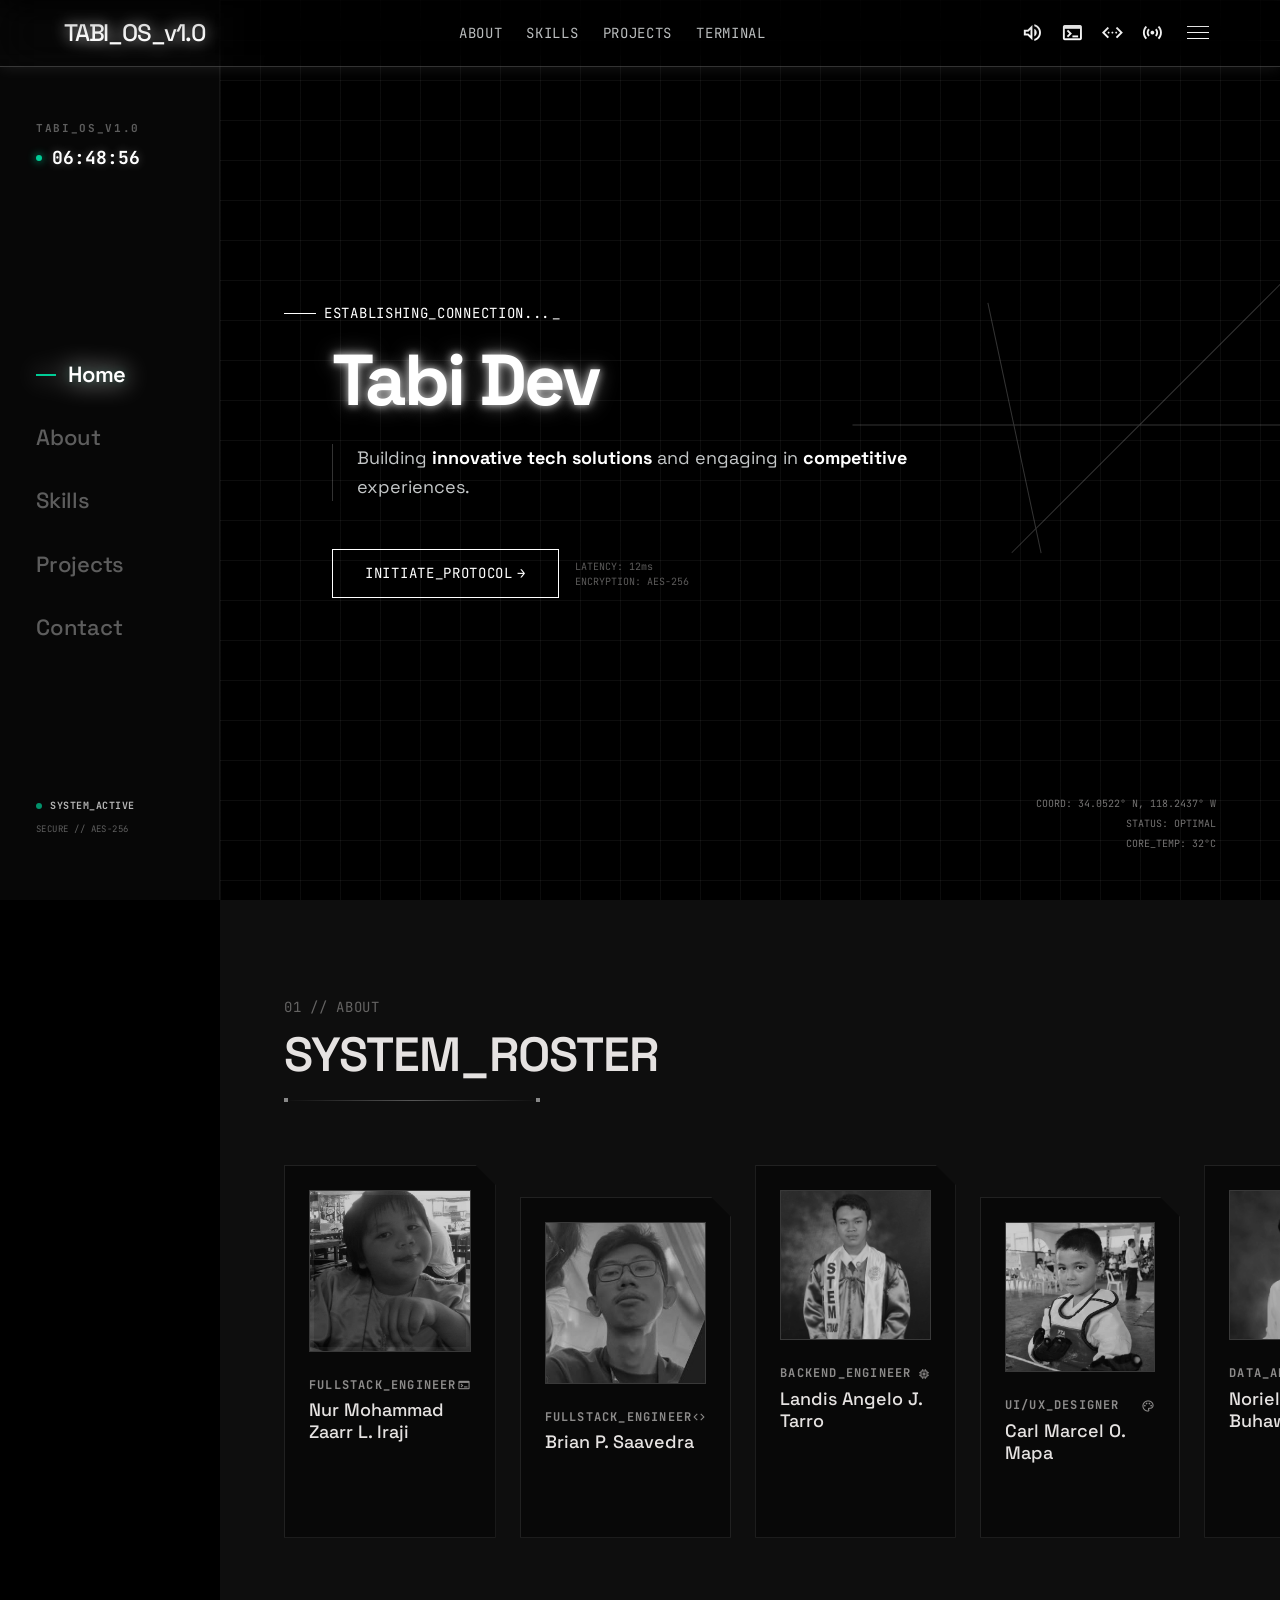
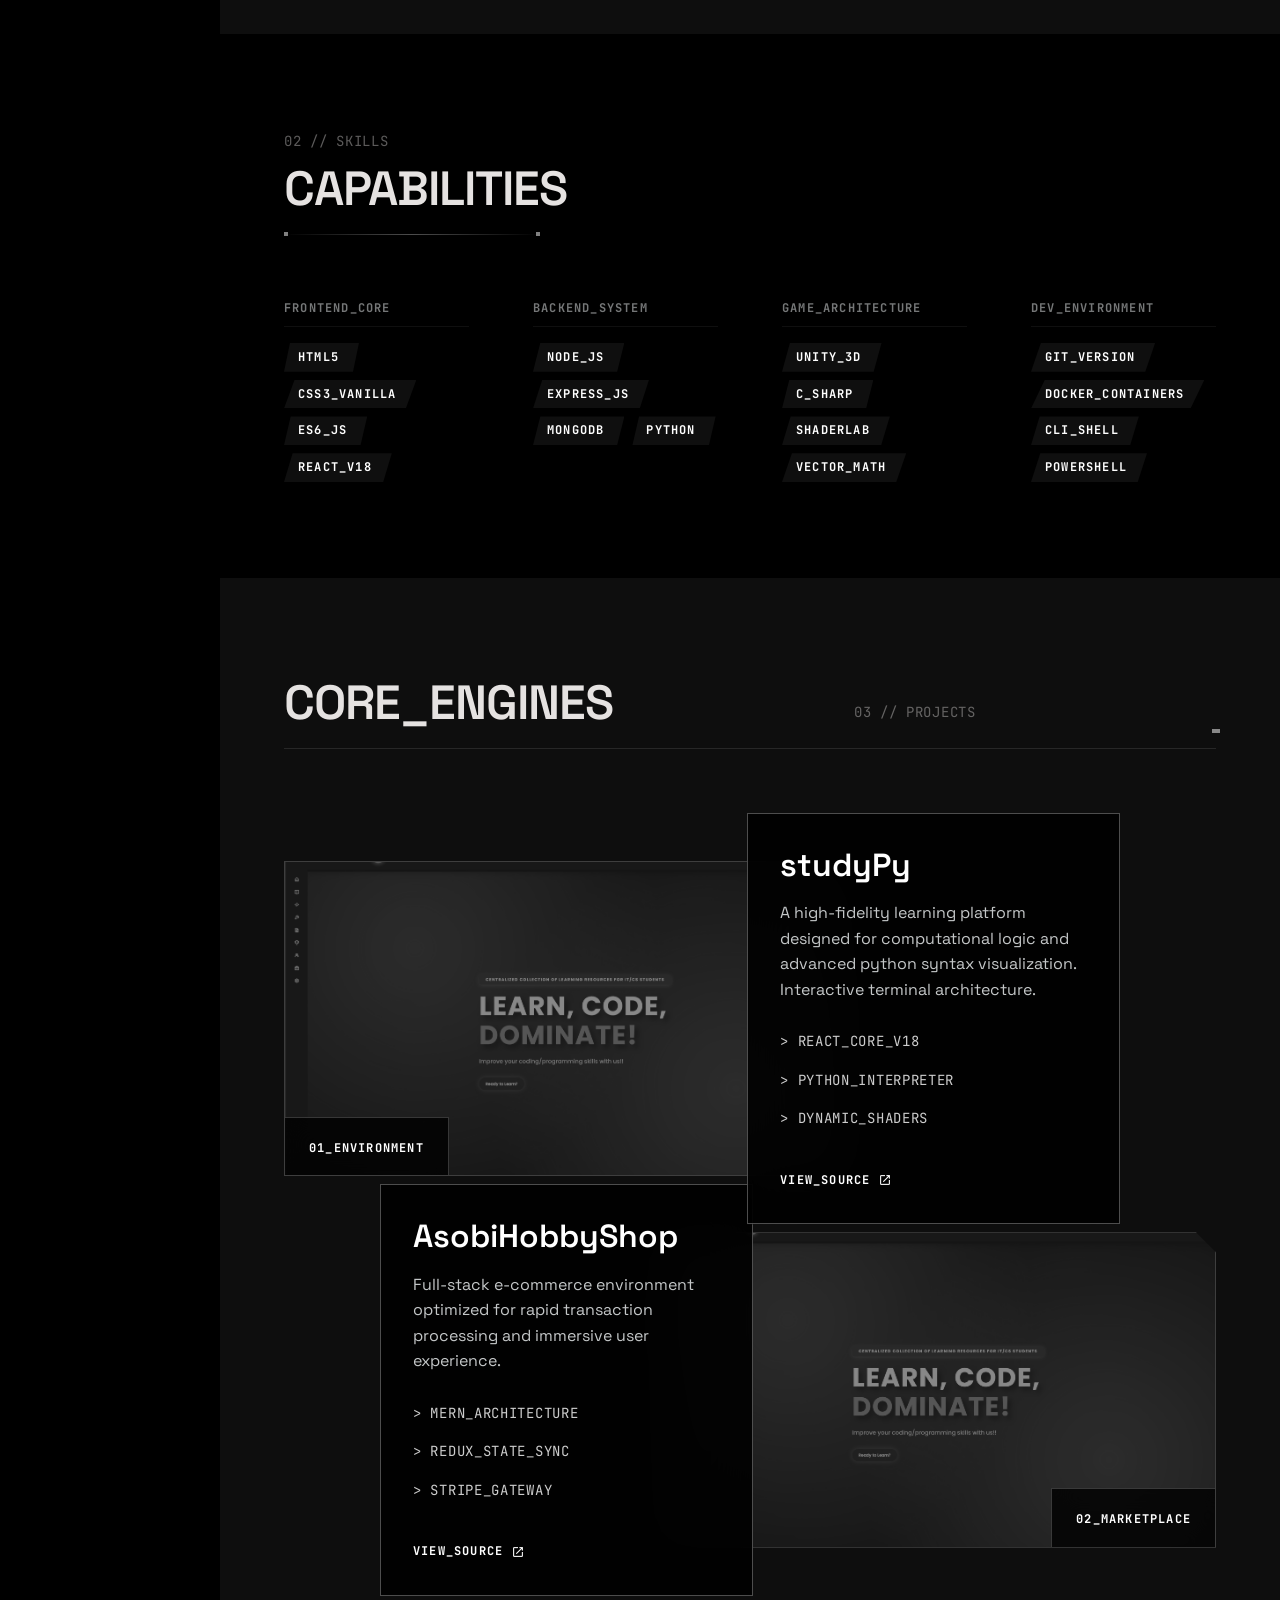
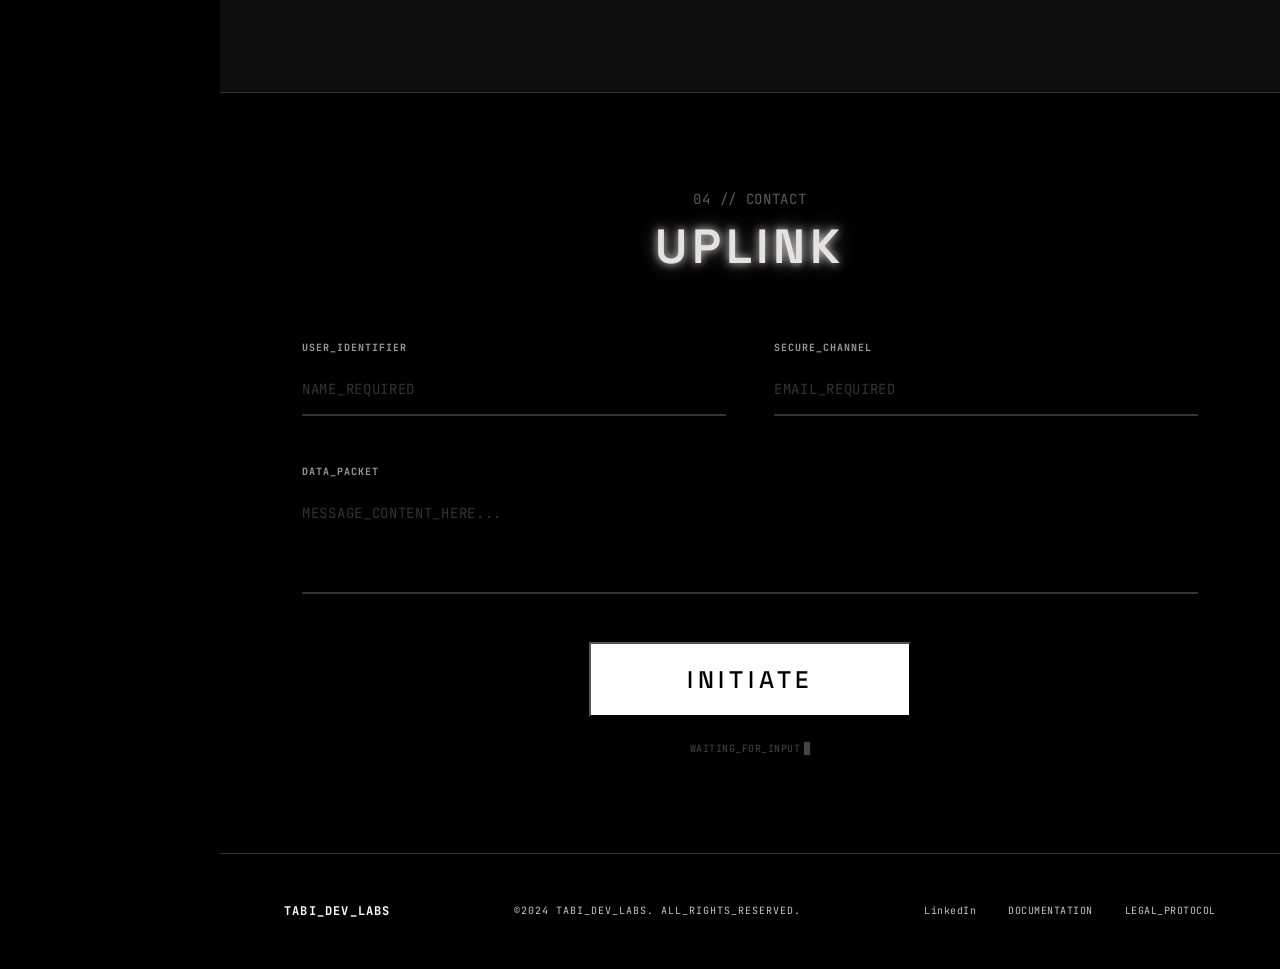
==== commit 4dc89aa5: "feat(projects): add widened project details modal & responsive contributors grid - Implemented '#pro" ====
--- a/index.html
+++ b/index.html
@@ -583,7 +583,9 @@
       </div>
       <div class="project-modal-row">
         <span class="label">CONTRIBUTORS</span>
-        <span class="value" id="project-val-contributors" style="font-size: 14px; font-family: var(--font-display);">Nur Mohammad Zaarr L. Iraji, Carl Marcel O. Mapa</span>
+        <div class="project-contributors-list" id="project-val-contributors">
+          <!-- Dynamically generated list -->
+        </div>
       </div>
       <div class="project-modal-row">
         <span class="label">PROJECT_DESCRIPTION</span>
--- a/styles.css
+++ b/styles.css
@@ -1821,7 +1821,6 @@
 .bio-modal-content,
 .project-modal-content {
   width: 100%;
-  max-width: 480px;
   background-color: #0c0c0c;
   border: 1px solid rgba(255, 255, 255, 0.2);
   padding: 28px;
@@ -1832,9 +1831,40 @@
   transition: transform 300ms cubic-bezier(0.16, 1, 0.3, 1);
 }
 
+.bio-modal-content {
+  max-width: 480px;
+}
+
+.project-modal-content {
+  max-width: 640px;
+}
+
 .bio-modal.bio-modal--active .bio-modal-content,
 .project-modal.project-modal--active .project-modal-content {
   transform: translateY(0);
+}
+
+/* Contributors list grid */
+.project-contributors-list {
+  display: grid;
+  grid-template-columns: 1fr;
+  gap: 10px 16px;
+  margin-top: 4px;
+}
+
+@media (min-width: 480px) {
+  .project-contributors-list {
+    grid-template-columns: repeat(2, 1fr);
+  }
+}
+
+.contributor-item {
+  font-family: var(--font-display);
+  font-size: 14px;
+  font-weight: 500;
+  color: #ffffff;
+  display: flex;
+  align-items: center;
 }
 
 .bio-modal-header,
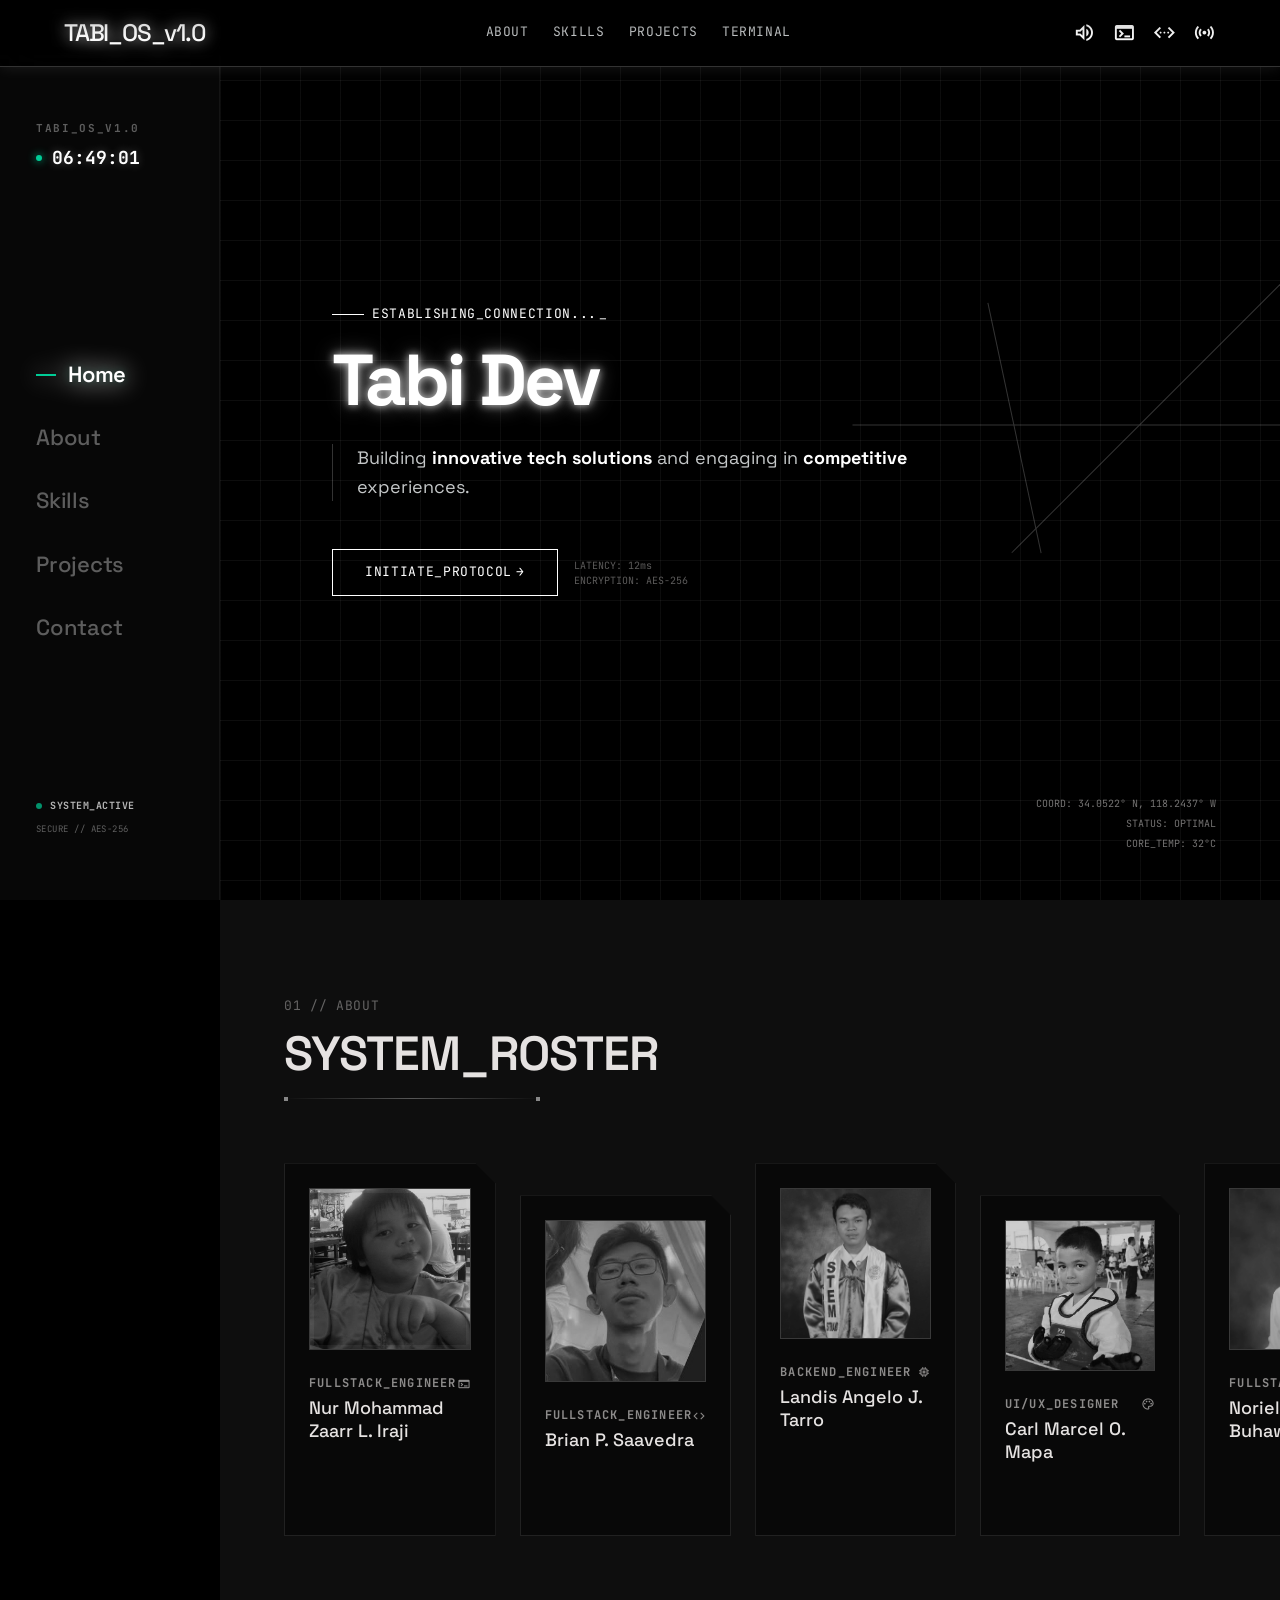
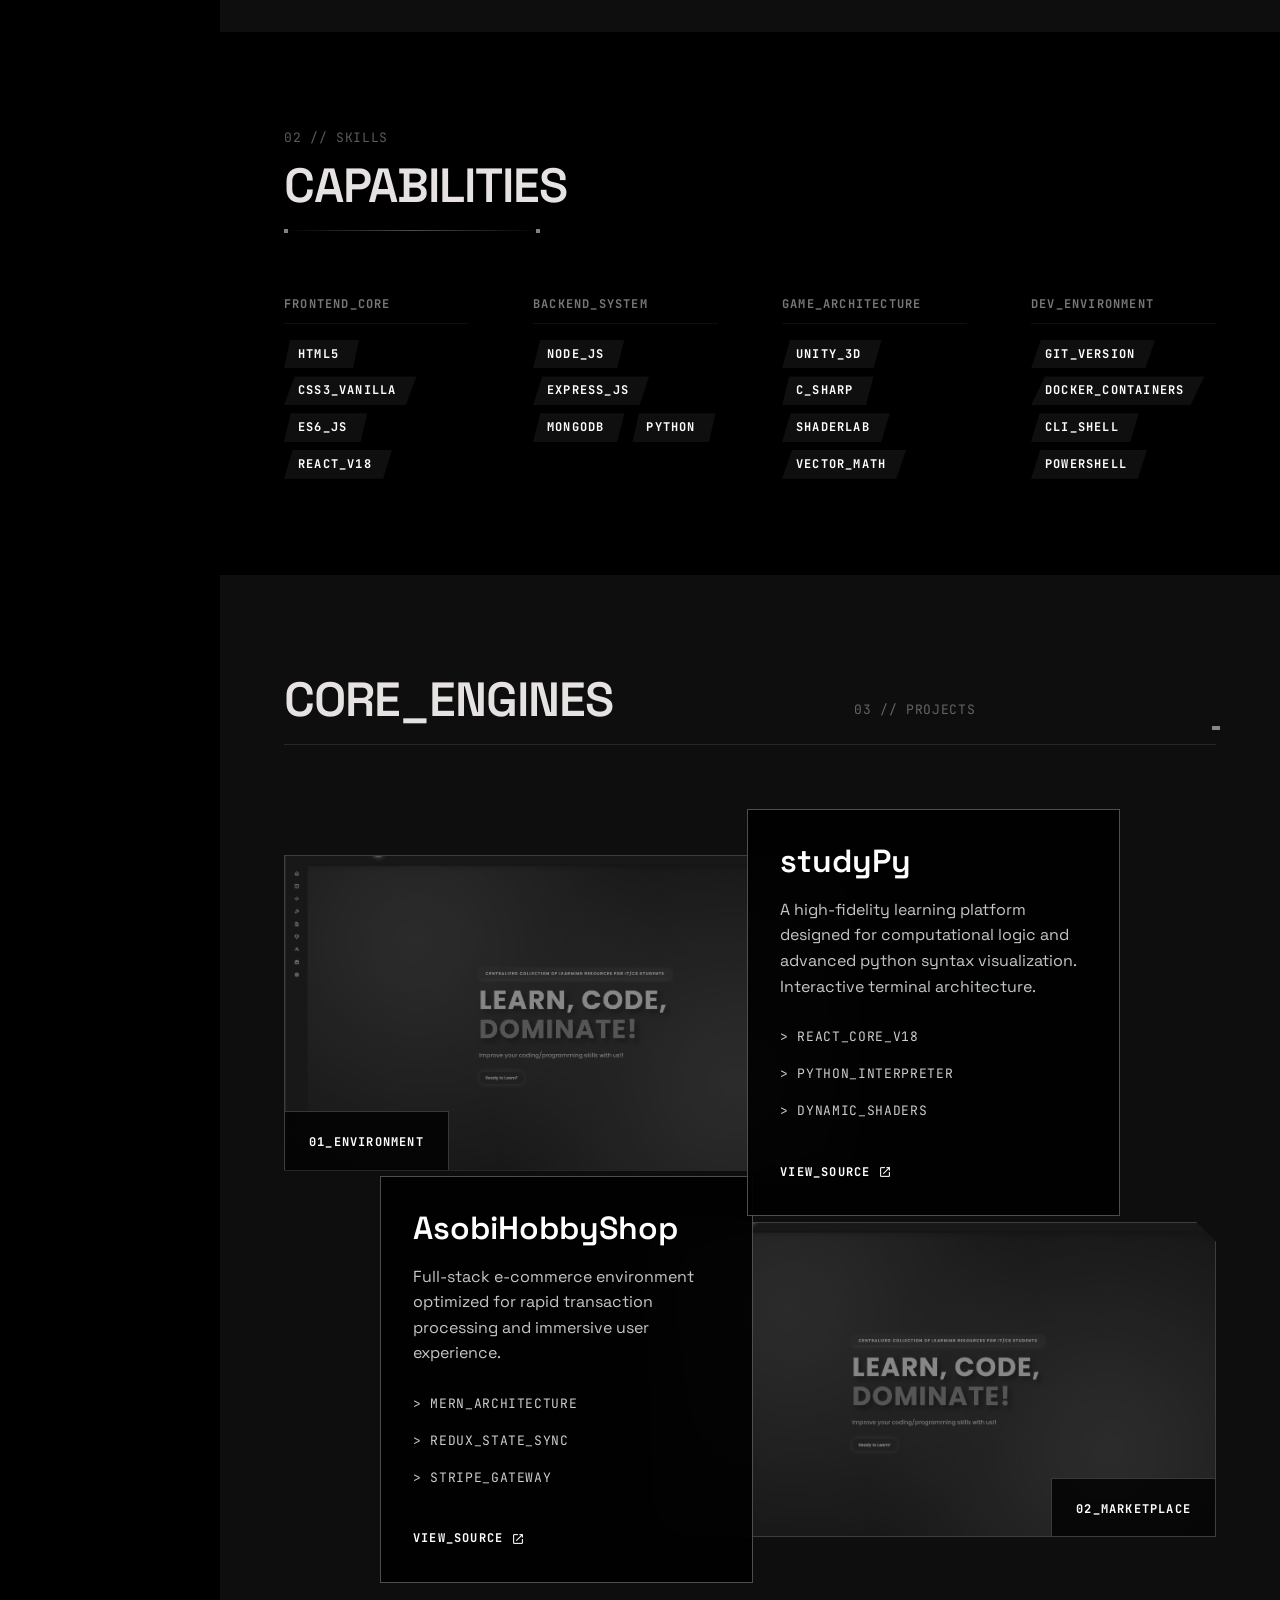
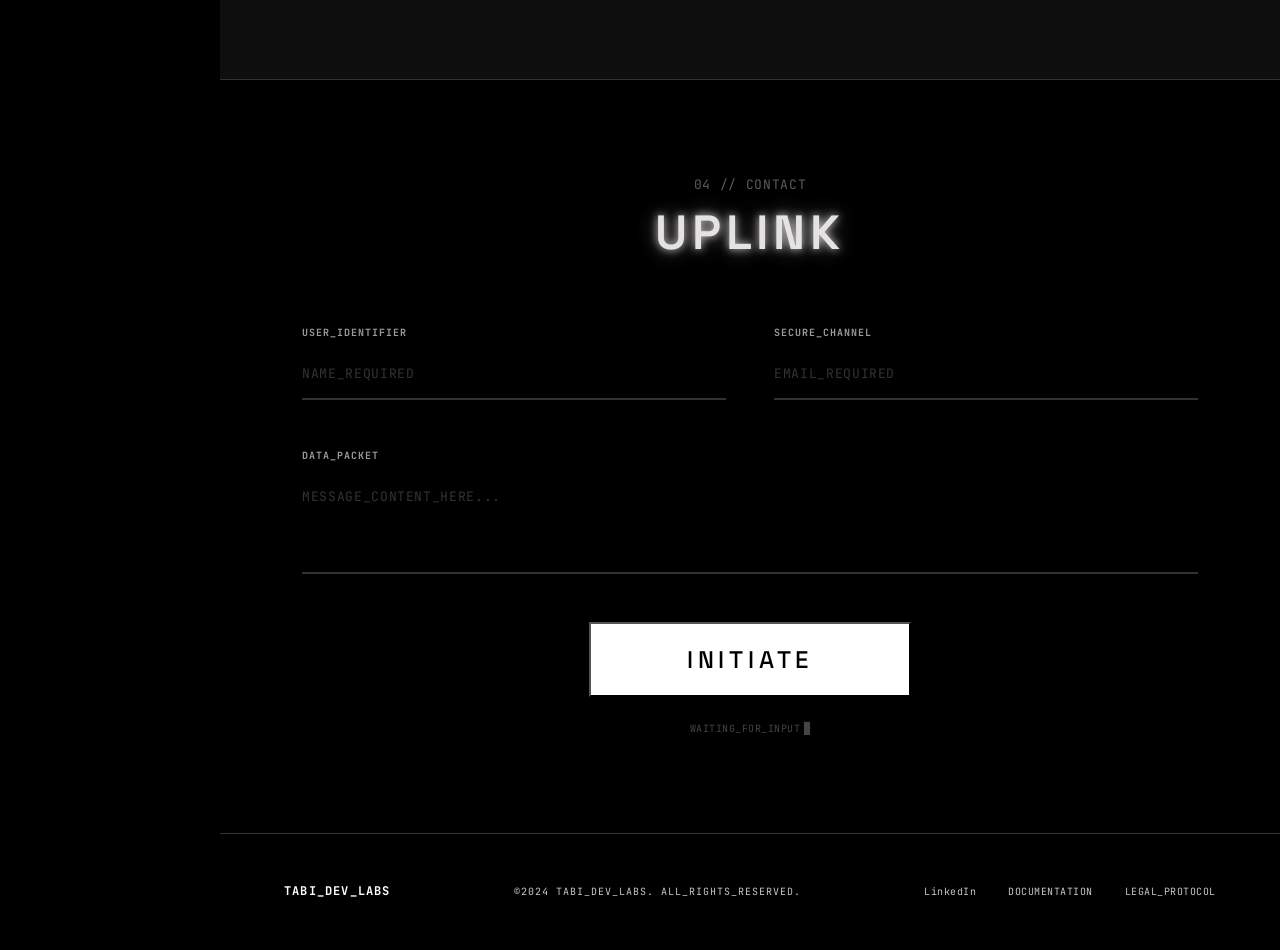
==== commit 85fefed7: "Changed role position to Full stack engineer" ====
--- a/index.html
+++ b/index.html
@@ -259,7 +259,7 @@
             />
           </div>
           <div class="team-member__role-row">
-            <span class="team-member__role">DATA_ANALYST</span>
+            <span class="team-member__role">FULLSTACK_ENGINEER</span>
             <span class="material-symbols-outlined team-role-icon">query_stats</span>
           </div>
           <div class="team-member__name">Norielle John Buhawe</div>
--- a/styles.css
+++ b/styles.css
@@ -60,39 +60,39 @@
   --font-mono:     'JetBrains Mono', monospace;
 
   /* Typography — display-lg */
-  --fs-display-lg:  72px;
+  --fs-display-lg:  42px;
   --lh-display-lg:  1.1;
   --ls-display-lg:  -0.04em;
   --fw-display-lg:  700;
 
   /* Typography — headline-lg */
-  --fs-headline-lg:  48px;
+  --fs-headline-lg:  32px;
   --lh-headline-lg:  1.2;
   --ls-headline-lg:  -0.02em;
   --fw-headline-lg:  600;
 
   /* Typography — headline-md */
-  --fs-headline-md:  32px;
+  --fs-headline-md:  24px;
   --lh-headline-md:  1.2;
   --fw-headline-md:  600;
 
   /* Typography — headline-sm */
-  --fs-headline-sm:  24px;
+  --fs-headline-sm:  20px;
   --lh-headline-sm:  1.4;
   --fw-headline-sm:  500;
 
   /* Typography — body-lg */
-  --fs-body-lg:  18px;
+  --fs-body-lg:  16px;
   --lh-body-lg:  1.6;
   --fw-body-lg:  400;
 
   /* Typography — body-md */
-  --fs-body-md:  16px;
+  --fs-body-md:  14px;
   --lh-body-md:  1.6;
   --fw-body-md:  400;
 
   /* Typography — terminal-sm */
-  --fs-terminal-sm:  14px;
+  --fs-terminal-sm:  13px;
   --lh-terminal-sm:  1.5;
   --ls-terminal-sm:  0.05em;
   --fw-terminal-sm:  400;
@@ -114,6 +114,7 @@
 
 html {
   scroll-behavior: smooth;
+  overflow-x: hidden;
 }
 
 body {
@@ -216,11 +217,12 @@
   top: 0;
   left: 0;
   width: 100%;
-  z-index: 50;
+  z-index: 95;
   display: flex;
   justify-content: space-between;
   align-items: center;
   padding: 16px 24px;
+  background-color: rgba(0, 0, 0, 0.85);
   border-bottom: 1px solid rgba(255,255,255,0.2);
   backdrop-filter: blur(24px);
   -webkit-backdrop-filter: blur(24px);
@@ -271,6 +273,49 @@
 
 .nav-icon:active {
   opacity: 0.8;
+}
+
+/* --- Top Navigation Bar Extra (Mobile First) --------------- */
+
+.nav-right {
+  display: flex;
+  align-items: center;
+  gap: 16px;
+}
+
+.nav-hamburger {
+  display: flex;
+  flex-direction: column;
+  justify-content: center;
+  gap: 5px;
+  padding: 6px;
+  background: none;
+  border: 1px solid transparent;
+  cursor: pointer;
+  z-index: 100;
+}
+
+.hamburger-line {
+  display: block;
+  width: 22px;
+  height: 2px;
+  background: #ffffff;
+  transition: transform 300ms ease, opacity 300ms ease;
+}
+
+body.mobile-nav-active .hamburger-line:nth-child(1) {
+  transform: translateY(7px) rotate(45deg);
+}
+body.mobile-nav-active .hamburger-line:nth-child(2) {
+  opacity: 0;
+  transform: scaleX(0);
+}
+body.mobile-nav-active .hamburger-line:nth-child(3) {
+  transform: translateY(-7px) rotate(-45deg);
+}
+
+body.mobile-nav-active {
+  overflow: hidden;
 }
 
 /* --- Side Navigation Bar (Desktop Only) -------------------- */
@@ -459,6 +504,7 @@
   flex-direction: column;
   justify-content: center;
   padding: 0 24px;
+  overflow: hidden;
 }
 
 .hero-decorator {
@@ -556,6 +602,7 @@
   margin-top: 48px;
   display: flex;
   align-items: center;
+  flex-wrap: wrap;
   gap: 16px;
 }
 
@@ -1187,29 +1234,22 @@
 
 /* --- Tablet / Desktop (≥ 768px) — matches original md: prefix */
 @media (min-width: 768px) {
+  :root {
+    --fs-display-lg:  56px;
+    --fs-headline-lg:  40px;
+    --fs-headline-md:  28px;
+    --fs-headline-sm:  22px;
+    --fs-body-lg:  17px;
+    --fs-body-md:  15px;
+  }
 
   /* Nav */
   .nav-bar {
     padding-left: var(--spacing-margin-desktop);
     padding-right: var(--spacing-margin-desktop);
   }
-  .nav-links {
-    display: flex;
-  }
   .nav-icons {
     display: flex;
-  }
-  .nav-hamburger {
-    display: none;
-  }
-
-  /* Side nav: reveal and offset main content */
-  .side-nav {
-    display: flex;
-    width: 220px;
-  }
-  .site-main {
-    margin-left: 220px;
   }
 
   /* Hero */
@@ -1217,6 +1257,7 @@
     padding-left: var(--spacing-margin-desktop);
     padding-right: var(--spacing-margin-desktop);
   }
+  .hero-label,
   .hero-title,
   .hero-body,
   .hero-cta-row {
@@ -1227,40 +1268,10 @@
     right: var(--spacing-margin-desktop);
   }
 
-  /* Projects */
+  /* Projects Section Tablet (keep stacked for readability) */
   .projects-section {
     padding-left: var(--spacing-margin-desktop);
     padding-right: var(--spacing-margin-desktop);
-  }
-  .project-pair {
-    display: block; /* switch to block so rows own their layout */
-    gap: 0;
-  }
-  .project-row {
-    display: flex;
-    align-items: center;
-  }
-  .project-row--reverse {
-    flex-direction: row-reverse;
-    margin-top: -40px;
-  }
-  .project-image-wrap {
-    width: 60%;
-    flex-shrink: 0;
-  }
-  .project-card {
-    width: 40%;
-    flex-shrink: 0;
-    margin-top: 0;
-  }
-  /* Project 1: card overlaps left onto the image */
-  .project-row:not(.project-row--reverse) .project-card {
-    margin-left: -96px;
-  }
-  /* Project 2: card overlaps right onto the image */
-  .project-row--reverse .project-card {
-    margin-left: 0;
-    margin-right: -96px;
   }
 
   /* Team */
@@ -1294,6 +1305,64 @@
 
 /* --- Large Desktop (≥ 1024px) — matches original lg: prefix */
 @media (min-width: 1024px) {
+  :root {
+    --fs-display-lg:  72px;
+    --fs-headline-lg:  48px;
+    --fs-headline-md:  32px;
+    --fs-headline-sm:  24px;
+    --fs-body-lg:  18px;
+    --fs-body-md:  16px;
+  }
+
+  /* Nav desktop menu */
+  .nav-links {
+    display: flex;
+  }
+  .nav-hamburger {
+    display: none;
+  }
+
+  /* Side nav: reveal and offset main content */
+  .side-nav {
+    display: flex;
+    width: 220px;
+  }
+  .site-main {
+    margin-left: 220px;
+  }
+
+  /* Projects Desktop layout (side-by-side with card overlap) */
+  .project-pair {
+    display: block; /* switch to block so rows own their layout */
+    gap: 0;
+  }
+  .project-row {
+    display: flex;
+    align-items: center;
+  }
+  .project-row--reverse {
+    flex-direction: row-reverse;
+    margin-top: -40px;
+  }
+  .project-image-wrap {
+    width: 60%;
+    flex-shrink: 0;
+  }
+  .project-card {
+    width: 40%;
+    flex-shrink: 0;
+    margin-top: 0;
+  }
+  /* Project 1: card overlaps left onto the image */
+  .project-row:not(.project-row--reverse) .project-card {
+    margin-left: -96px;
+  }
+  /* Project 2: card overlaps right onto the image */
+  .project-row--reverse .project-card {
+    margin-left: 0;
+    margin-right: -96px;
+  }
+
   .team-grid {
     grid-template-columns: repeat(5, 1fr);
   }
@@ -1478,45 +1547,7 @@
 
 /* --- Mobile Navigation ------------------------------------- */
 
-.nav-right {
-  display: flex;
-  align-items: center;
-  gap: 16px;
-}
-
-.nav-hamburger {
-  display: flex;
-  flex-direction: column;
-  justify-content: center;
-  gap: 5px;
-  padding: 6px;
-  background: none;
-  border: 1px solid transparent;
-  cursor: pointer;
-}
-
-.hamburger-line {
-  display: block;
-  width: 22px;
-  height: 1px;
-  background: #ffffff;
-  transition: transform 300ms ease, opacity 300ms ease;
-}
-
-body.mobile-nav-active .hamburger-line:nth-child(1) {
-  transform: translateY(6px) rotate(45deg);
-}
-body.mobile-nav-active .hamburger-line:nth-child(2) {
-  opacity: 0;
-  transform: scaleX(0);
-}
-body.mobile-nav-active .hamburger-line:nth-child(3) {
-  transform: translateY(-6px) rotate(-45deg);
-}
-
-body.mobile-nav-active {
-  overflow: hidden;
-}
+
 
 .mobile-nav-overlay {
   position: fixed;
@@ -1540,6 +1571,7 @@
 }
 
 .mobile-nav-close {
+  display: none;
   position: absolute;
   top: 24px;
   right: 24px;
